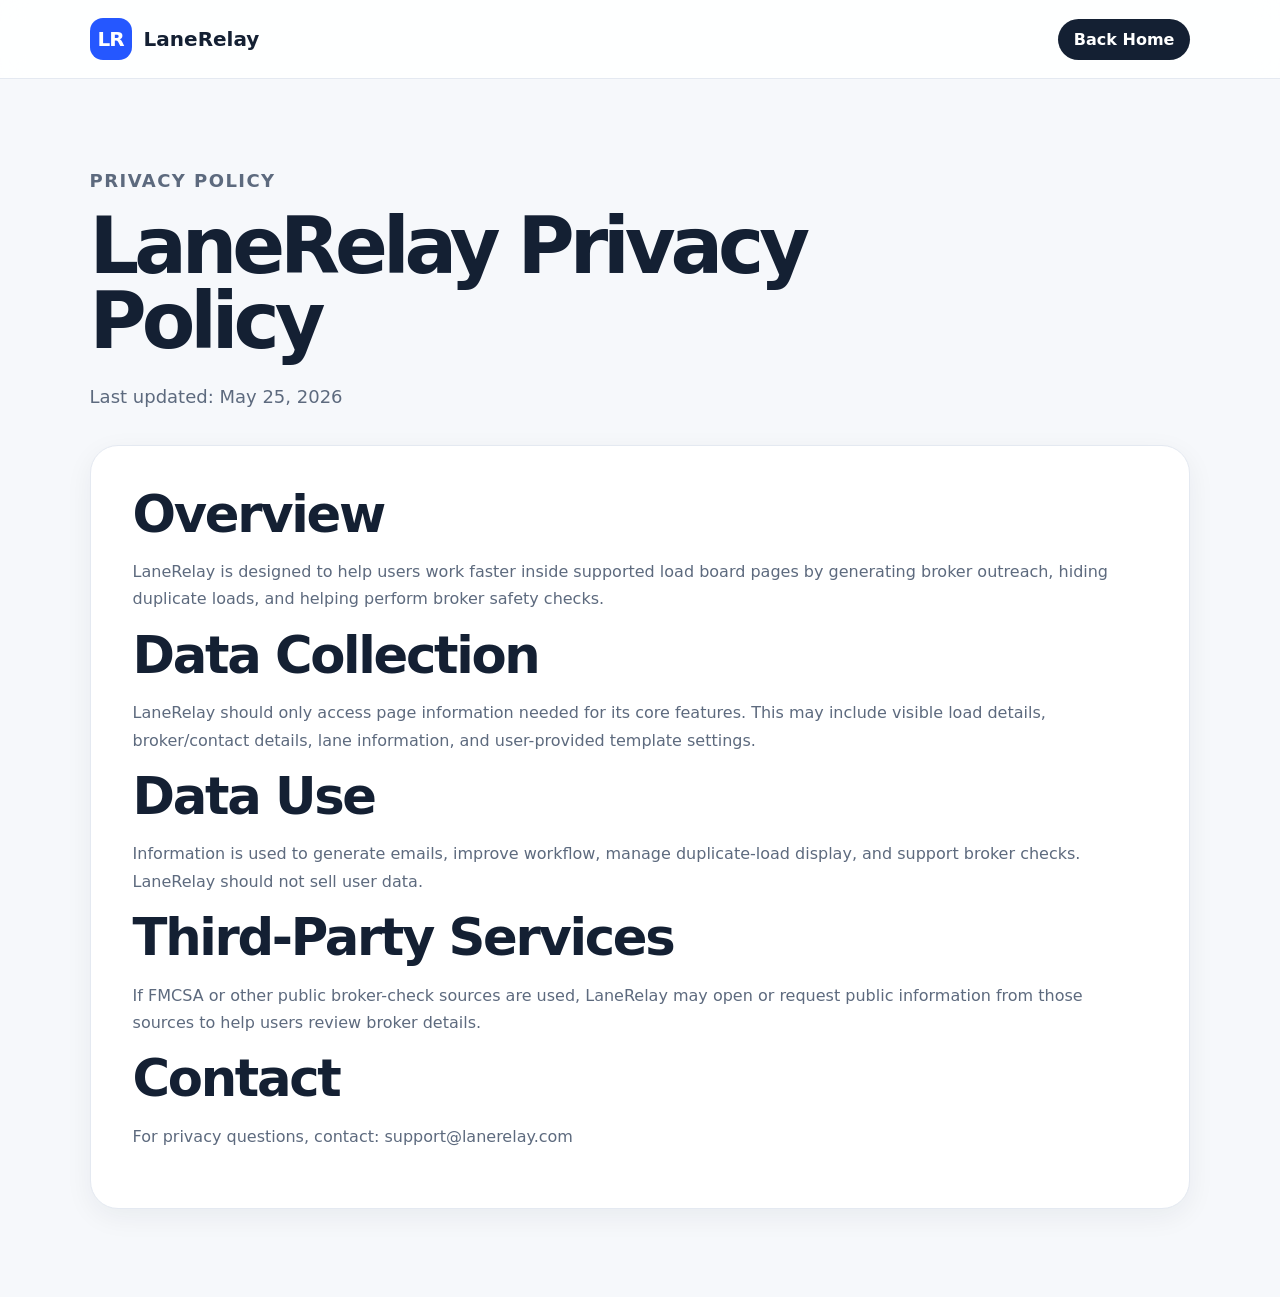
==== privacy.html @ 5d7938cb "Add files via upload" ====
<!doctype html>
<html lang="en">
<head>
  <meta charset="utf-8" />
  <meta name="viewport" content="width=device-width, initial-scale=1" />
  <title>Privacy Policy | LaneRelay</title>
  <link rel="stylesheet" href="styles.css" />
</head>
<body>
  <header class="site-header">
    <a class="brand" href="index.html"><span class="brand-mark">LR</span><span>LaneRelay</span></a>
    <nav><a class="nav-cta" href="index.html">Back Home</a></nav>
  </header>
  <main class="section">
    <div class="section-heading">
      <p class="eyebrow">Privacy Policy</p>
      <h1>LaneRelay Privacy Policy</h1>
      <p>Last updated: May 25, 2026</p>
    </div>
    <div class="privacy-box" style="display:block">
      <h2>Overview</h2>
      <p>LaneRelay is designed to help users work faster inside supported load board pages by generating broker outreach, hiding duplicate loads, and helping perform broker safety checks.</p>

      <h2>Data Collection</h2>
      <p>LaneRelay should only access page information needed for its core features. This may include visible load details, broker/contact details, lane information, and user-provided template settings.</p>

      <h2>Data Use</h2>
      <p>Information is used to generate emails, improve workflow, manage duplicate-load display, and support broker checks. LaneRelay should not sell user data.</p>

      <h2>Third-Party Services</h2>
      <p>If FMCSA or other public broker-check sources are used, LaneRelay may open or request public information from those sources to help users review broker details.</p>

      <h2>Contact</h2>
      <p>For privacy questions, contact: support@lanerelay.com</p>
    </div>
  </main>
</body>
</html>
---- styles.css ----
:root {
  --bg: #f6f8fb;
  --text: #142033;
  --muted: #5d6a7e;
  --card: #ffffff;
  --line: #e4e9f1;
  --primary: #2557ff;
  --primary-dark: #163cc3;
  --dark: #101828;
  --soft-blue: #eaf0ff;
  --radius: 22px;
  --shadow: 0 20px 60px rgba(20, 32, 51, 0.12);
}

* { box-sizing: border-box; }

html { scroll-behavior: smooth; }

body {
  margin: 0;
  font-family: Inter, ui-sans-serif, system-ui, -apple-system, BlinkMacSystemFont, "Segoe UI", sans-serif;
  color: var(--text);
  background: var(--bg);
}

a { color: inherit; text-decoration: none; }

.site-header {
  position: sticky;
  top: 0;
  z-index: 20;
  display: flex;
  align-items: center;
  justify-content: space-between;
  padding: 18px 7%;
  background: rgba(255,255,255,0.88);
  backdrop-filter: blur(12px);
  border-bottom: 1px solid var(--line);
}

.brand {
  display: flex;
  align-items: center;
  gap: 12px;
  font-weight: 800;
  font-size: 20px;
}

.brand-mark {
  display: grid;
  place-items: center;
  width: 42px;
  height: 42px;
  border-radius: 13px;
  background: var(--primary);
  color: #fff;
  font-weight: 900;
  letter-spacing: -1px;
}

nav {
  display: flex;
  align-items: center;
  gap: 24px;
  color: var(--muted);
  font-weight: 600;
}

.nav-cta {
  padding: 11px 16px;
  border-radius: 999px;
  color: #fff;
  background: var(--text);
}

.hero {
  display: grid;
  grid-template-columns: 1.05fr 0.95fr;
  gap: 56px;
  align-items: center;
  padding: 88px 7% 60px;
}

.eyebrow {
  margin: 0 0 14px;
  color: var(--primary);
  font-weight: 800;
  text-transform: uppercase;
  letter-spacing: 0.08em;
  font-size: 13px;
}

h1, h2, h3, p { margin-top: 0; }

h1 {
  max-width: 780px;
  font-size: clamp(44px, 7vw, 78px);
  line-height: 0.96;
  letter-spacing: -0.065em;
  margin-bottom: 24px;
}

h2 {
  font-size: clamp(34px, 4vw, 52px);
  line-height: 1.03;
  letter-spacing: -0.045em;
  margin-bottom: 18px;
}

h3 {
  font-size: 22px;
  letter-spacing: -0.025em;
  margin-bottom: 10px;
}

.subhead {
  max-width: 680px;
  color: var(--muted);
  font-size: 21px;
  line-height: 1.55;
  margin-bottom: 28px;
}

.hero-actions {
  display: flex;
  gap: 14px;
  flex-wrap: wrap;
  margin-bottom: 18px;
}

.button {
  display: inline-flex;
  justify-content: center;
  align-items: center;
  min-height: 50px;
  padding: 0 22px;
  border-radius: 999px;
  font-weight: 800;
  transition: 0.18s ease;
}

.button.primary {
  color: #fff;
  background: var(--primary);
  box-shadow: 0 12px 28px rgba(37,87,255,0.25);
}

.button.primary:hover { background: var(--primary-dark); transform: translateY(-1px); }

.button.secondary {
  color: var(--text);
  background: #fff;
  border: 1px solid var(--line);
}

.note {
  color: var(--muted);
  font-size: 14px;
}

.hero-card {
  background: #fff;
  border: 1px solid var(--line);
  border-radius: 30px;
  box-shadow: var(--shadow);
  padding: 22px;
  transform: rotate(1.2deg);
}

.browser-bar {
  display: flex;
  gap: 8px;
  padding: 4px 0 18px;
}

.browser-bar span {
  width: 12px;
  height: 12px;
  border-radius: 50%;
  background: #d5dce8;
}

.load-card {
  display: flex;
  justify-content: space-between;
  gap: 16px;
  padding: 20px;
  border-radius: 20px;
  background: var(--soft-blue);
  margin-bottom: 14px;
}

.load-card p { color: var(--muted); margin-bottom: 4px; }
.load-card h3 { margin-bottom: 6px; }

.load-card button {
  align-self: center;
  white-space: nowrap;
  border: 0;
  padding: 12px 15px;
  border-radius: 12px;
  color: #fff;
  background: var(--primary);
  font-weight: 800;
}

.small {
  font-size: 12px;
  font-weight: 800;
  text-transform: uppercase;
  letter-spacing: .08em;
}

.status-grid {
  display: grid;
  grid-template-columns: 1fr 1fr;
  gap: 12px;
  margin-bottom: 14px;
}

.status-grid div, .email-box {
  padding: 16px;
  border: 1px solid var(--line);
  border-radius: 18px;
  background: #fff;
}

.status-grid strong, .status-grid span { display: block; }
.status-grid span { color: var(--muted); font-size: 14px; margin-top: 4px; }

.email-box p {
  color: var(--muted);
  line-height: 1.45;
  margin-bottom: 8px;
}

.logos {
  margin: 0 7%;
  padding: 20px;
  text-align: center;
  color: var(--muted);
  border: 1px solid var(--line);
  background: #fff;
  border-radius: 18px;
}

.section {
  padding: 88px 7%;
}

.section-heading {
  max-width: 820px;
  margin-bottom: 34px;
}

.section-heading p {
  color: var(--muted);
  font-size: 18px;
  line-height: 1.55;
}

.feature-grid {
  display: grid;
  grid-template-columns: repeat(3, 1fr);
  gap: 18px;
}

.feature-card {
  padding: 28px;
  background: var(--card);
  border: 1px solid var(--line);
  border-radius: var(--radius);
  box-shadow: 0 8px 28px rgba(20,32,51,0.06);
}

.feature-card.highlight {
  border-color: rgba(37,87,255,0.35);
  background: linear-gradient(180deg, #ffffff, #eef3ff);
}

.feature-card p {
  color: var(--muted);
  line-height: 1.6;
  margin-bottom: 0;
}

.icon {
  width: 46px;
  height: 46px;
  display: grid;
  place-items: center;
  border-radius: 14px;
  background: var(--soft-blue);
  margin-bottom: 18px;
  font-size: 22px;
}

.split {
  margin: 0 7%;
  padding: 56px;
  display: grid;
  grid-template-columns: 0.9fr 1.1fr;
  gap: 40px;
  border-radius: 32px;
  background: var(--dark);
  color: #fff;
}

.split p { color: rgba(255,255,255,0.72); line-height: 1.65; }

.steps {
  display: grid;
  gap: 14px;
}

.steps div {
  display: flex;
  gap: 16px;
  align-items: flex-start;
  padding: 18px;
  border: 1px solid rgba(255,255,255,0.12);
  border-radius: 18px;
  background: rgba(255,255,255,0.06);
}

.steps span {
  flex: 0 0 auto;
  display: grid;
  place-items: center;
  width: 34px;
  height: 34px;
  border-radius: 50%;
  background: #fff;
  color: var(--dark);
  font-weight: 900;
}

.steps p { margin: 4px 0 0; }

.dark {
  color: #fff;
  background: var(--dark);
  margin-top: 88px;
}

.dark .section-heading p { color: rgba(255,255,255,0.72); }
.dark .eyebrow { color: #8ea6ff; }

.privacy-box {
  display: grid;
  grid-template-columns: 0.8fr 1.2fr;
  gap: 34px;
  padding: 42px;
  border-radius: 28px;
  background: #fff;
  border: 1px solid var(--line);
  box-shadow: 0 8px 28px rgba(20,32,51,0.06);
}

.privacy-box p {
  color: var(--muted);
  line-height: 1.7;
}

.cta {
  margin: 0 7% 84px;
  padding: 68px 30px;
  text-align: center;
  border-radius: 34px;
  color: #fff;
  background: radial-gradient(circle at top left, #4771ff, #142033 64%);
}

.cta h2 {
  margin-left: auto;
  margin-right: auto;
  max-width: 700px;
}

.cta p {
  color: rgba(255,255,255,0.78);
  font-size: 18px;
}

footer {
  display: flex;
  justify-content: space-between;
  gap: 30px;
  padding: 34px 7%;
  color: var(--muted);
  border-top: 1px solid var(--line);
  background: #fff;
}

footer p { margin-bottom: 0; }

.footer-links {
  display: flex;
  gap: 20px;
  font-weight: 700;
}

@media (max-width: 950px) {
  nav a:not(.nav-cta) { display: none; }
  .hero, .split, .privacy-box {
    grid-template-columns: 1fr;
  }
  .feature-grid {
    grid-template-columns: 1fr 1fr;
  }
  .hero-card {
    transform: none;
  }
}

@media (max-width: 640px) {
  .site-header {
    padding: 14px 5%;
  }
  .brand {
    font-size: 18px;
  }
  .hero {
    padding: 58px 5% 40px;
  }
  .section {
    padding: 64px 5%;
  }
  .feature-grid {
    grid-template-columns: 1fr;
  }
  .split, .privacy-box {
    margin-left: 5%;
    margin-right: 5%;
    padding: 28px;
  }
  .status-grid, .load-card {
    grid-template-columns: 1fr;
  }
  .load-card {
    flex-direction: column;
  }
  .load-card button {
    align-self: stretch;
  }
  footer {
    flex-direction: column;
    padding: 28px 5%;
  }
  .footer-links {
    flex-wrap: wrap;
  }
}
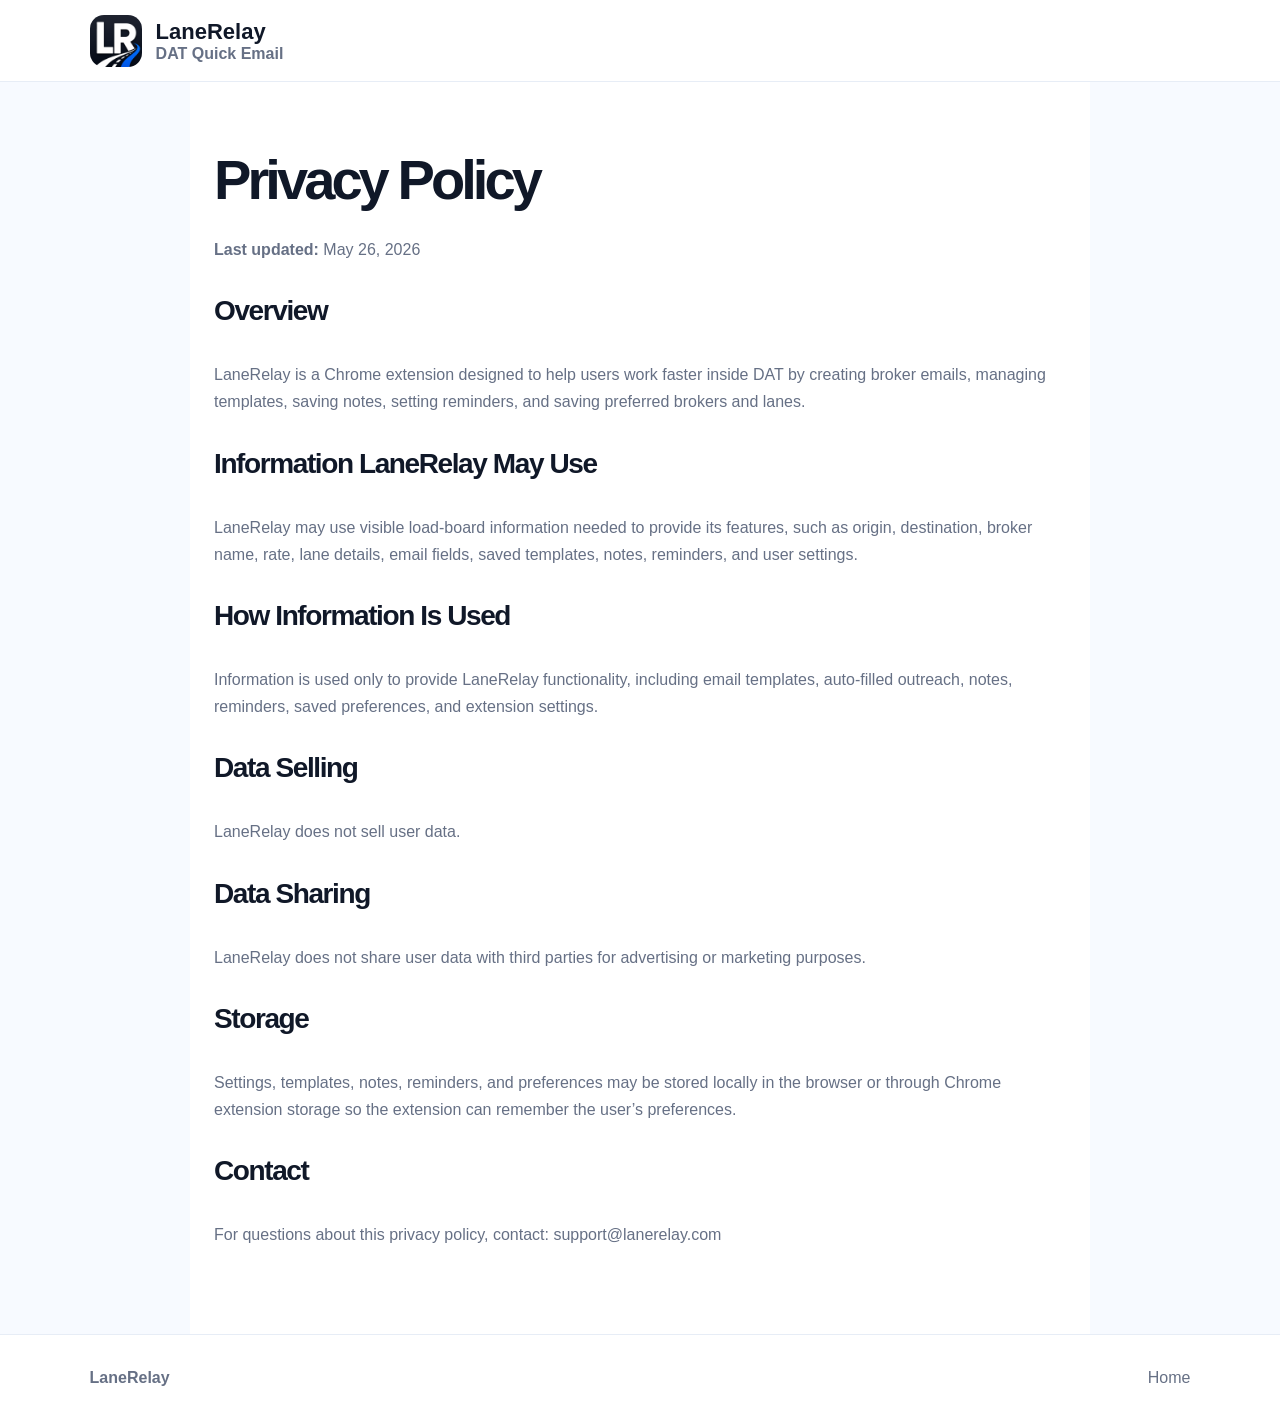
==== commit 73c9d64a: "Add files via upload" ====
--- a/privacy.html
+++ b/privacy.html
@@ -1,38 +1 @@
-<!doctype html>
-<html lang="en">
-<head>
-  <meta charset="utf-8" />
-  <meta name="viewport" content="width=device-width, initial-scale=1" />
-  <title>Privacy Policy | LaneRelay</title>
-  <link rel="stylesheet" href="styles.css" />
-</head>
-<body>
-  <header class="site-header">
-    <a class="brand" href="index.html"><span class="brand-mark">LR</span><span>LaneRelay</span></a>
-    <nav><a class="nav-cta" href="index.html">Back Home</a></nav>
-  </header>
-  <main class="section">
-    <div class="section-heading">
-      <p class="eyebrow">Privacy Policy</p>
-      <h1>LaneRelay Privacy Policy</h1>
-      <p>Last updated: May 25, 2026</p>
-    </div>
-    <div class="privacy-box" style="display:block">
-      <h2>Overview</h2>
-      <p>LaneRelay is designed to help users work faster inside supported load board pages by generating broker outreach, hiding duplicate loads, and helping perform broker safety checks.</p>
-
-      <h2>Data Collection</h2>
-      <p>LaneRelay should only access page information needed for its core features. This may include visible load details, broker/contact details, lane information, and user-provided template settings.</p>
-
-      <h2>Data Use</h2>
-      <p>Information is used to generate emails, improve workflow, manage duplicate-load display, and support broker checks. LaneRelay should not sell user data.</p>
-
-      <h2>Third-Party Services</h2>
-      <p>If FMCSA or other public broker-check sources are used, LaneRelay may open or request public information from those sources to help users review broker details.</p>
-
-      <h2>Contact</h2>
-      <p>For privacy questions, contact: support@lanerelay.com</p>
-    </div>
-  </main>
-</body>
-</html>
+<!doctype html><html lang="en"><head><meta charset="utf-8"><meta name="viewport" content="width=device-width, initial-scale=1"><title>Privacy Policy | LaneRelay</title><link rel="icon" href="logo.png"><link rel="stylesheet" href="styles.css"></head><body><header class="header"><a class="brand" href="index.html"><img src="logo.png" alt="LaneRelay logo"><div><strong>LaneRelay</strong><span>DAT Quick Email</span></div></a></header><main class="privacy"><h1>Privacy Policy</h1><p><b>Last updated:</b> May 26, 2026</p><h2>Overview</h2><p>LaneRelay is a Chrome extension designed to help users work faster inside DAT by creating broker emails, managing templates, saving notes, setting reminders, and saving preferred brokers and lanes.</p><h2>Information LaneRelay May Use</h2><p>LaneRelay may use visible load-board information needed to provide its features, such as origin, destination, broker name, rate, lane details, email fields, saved templates, notes, reminders, and user settings.</p><h2>How Information Is Used</h2><p>Information is used only to provide LaneRelay functionality, including email templates, auto-filled outreach, notes, reminders, saved preferences, and extension settings.</p><h2>Data Selling</h2><p>LaneRelay does not sell user data.</p><h2>Data Sharing</h2><p>LaneRelay does not share user data with third parties for advertising or marketing purposes.</p><h2>Storage</h2><p>Settings, templates, notes, reminders, and preferences may be stored locally in the browser or through Chrome extension storage so the extension can remember the user’s preferences.</p><h2>Contact</h2><p>For questions about this privacy policy, contact: support@lanerelay.com</p></main><footer><b>LaneRelay</b><a href="index.html">Home</a></footer></body></html>
--- a/styles.css
+++ b/styles.css
@@ -1,453 +1 @@
-:root {
-  --bg: #f6f8fb;
-  --text: #142033;
-  --muted: #5d6a7e;
-  --card: #ffffff;
-  --line: #e4e9f1;
-  --primary: #2557ff;
-  --primary-dark: #163cc3;
-  --dark: #101828;
-  --soft-blue: #eaf0ff;
-  --radius: 22px;
-  --shadow: 0 20px 60px rgba(20, 32, 51, 0.12);
-}
-
-* { box-sizing: border-box; }
-
-html { scroll-behavior: smooth; }
-
-body {
-  margin: 0;
-  font-family: Inter, ui-sans-serif, system-ui, -apple-system, BlinkMacSystemFont, "Segoe UI", sans-serif;
-  color: var(--text);
-  background: var(--bg);
-}
-
-a { color: inherit; text-decoration: none; }
-
-.site-header {
-  position: sticky;
-  top: 0;
-  z-index: 20;
-  display: flex;
-  align-items: center;
-  justify-content: space-between;
-  padding: 18px 7%;
-  background: rgba(255,255,255,0.88);
-  backdrop-filter: blur(12px);
-  border-bottom: 1px solid var(--line);
-}
-
-.brand {
-  display: flex;
-  align-items: center;
-  gap: 12px;
-  font-weight: 800;
-  font-size: 20px;
-}
-
-.brand-mark {
-  display: grid;
-  place-items: center;
-  width: 42px;
-  height: 42px;
-  border-radius: 13px;
-  background: var(--primary);
-  color: #fff;
-  font-weight: 900;
-  letter-spacing: -1px;
-}
-
-nav {
-  display: flex;
-  align-items: center;
-  gap: 24px;
-  color: var(--muted);
-  font-weight: 600;
-}
-
-.nav-cta {
-  padding: 11px 16px;
-  border-radius: 999px;
-  color: #fff;
-  background: var(--text);
-}
-
-.hero {
-  display: grid;
-  grid-template-columns: 1.05fr 0.95fr;
-  gap: 56px;
-  align-items: center;
-  padding: 88px 7% 60px;
-}
-
-.eyebrow {
-  margin: 0 0 14px;
-  color: var(--primary);
-  font-weight: 800;
-  text-transform: uppercase;
-  letter-spacing: 0.08em;
-  font-size: 13px;
-}
-
-h1, h2, h3, p { margin-top: 0; }
-
-h1 {
-  max-width: 780px;
-  font-size: clamp(44px, 7vw, 78px);
-  line-height: 0.96;
-  letter-spacing: -0.065em;
-  margin-bottom: 24px;
-}
-
-h2 {
-  font-size: clamp(34px, 4vw, 52px);
-  line-height: 1.03;
-  letter-spacing: -0.045em;
-  margin-bottom: 18px;
-}
-
-h3 {
-  font-size: 22px;
-  letter-spacing: -0.025em;
-  margin-bottom: 10px;
-}
-
-.subhead {
-  max-width: 680px;
-  color: var(--muted);
-  font-size: 21px;
-  line-height: 1.55;
-  margin-bottom: 28px;
-}
-
-.hero-actions {
-  display: flex;
-  gap: 14px;
-  flex-wrap: wrap;
-  margin-bottom: 18px;
-}
-
-.button {
-  display: inline-flex;
-  justify-content: center;
-  align-items: center;
-  min-height: 50px;
-  padding: 0 22px;
-  border-radius: 999px;
-  font-weight: 800;
-  transition: 0.18s ease;
-}
-
-.button.primary {
-  color: #fff;
-  background: var(--primary);
-  box-shadow: 0 12px 28px rgba(37,87,255,0.25);
-}
-
-.button.primary:hover { background: var(--primary-dark); transform: translateY(-1px); }
-
-.button.secondary {
-  color: var(--text);
-  background: #fff;
-  border: 1px solid var(--line);
-}
-
-.note {
-  color: var(--muted);
-  font-size: 14px;
-}
-
-.hero-card {
-  background: #fff;
-  border: 1px solid var(--line);
-  border-radius: 30px;
-  box-shadow: var(--shadow);
-  padding: 22px;
-  transform: rotate(1.2deg);
-}
-
-.browser-bar {
-  display: flex;
-  gap: 8px;
-  padding: 4px 0 18px;
-}
-
-.browser-bar span {
-  width: 12px;
-  height: 12px;
-  border-radius: 50%;
-  background: #d5dce8;
-}
-
-.load-card {
-  display: flex;
-  justify-content: space-between;
-  gap: 16px;
-  padding: 20px;
-  border-radius: 20px;
-  background: var(--soft-blue);
-  margin-bottom: 14px;
-}
-
-.load-card p { color: var(--muted); margin-bottom: 4px; }
-.load-card h3 { margin-bottom: 6px; }
-
-.load-card button {
-  align-self: center;
-  white-space: nowrap;
-  border: 0;
-  padding: 12px 15px;
-  border-radius: 12px;
-  color: #fff;
-  background: var(--primary);
-  font-weight: 800;
-}
-
-.small {
-  font-size: 12px;
-  font-weight: 800;
-  text-transform: uppercase;
-  letter-spacing: .08em;
-}
-
-.status-grid {
-  display: grid;
-  grid-template-columns: 1fr 1fr;
-  gap: 12px;
-  margin-bottom: 14px;
-}
-
-.status-grid div, .email-box {
-  padding: 16px;
-  border: 1px solid var(--line);
-  border-radius: 18px;
-  background: #fff;
-}
-
-.status-grid strong, .status-grid span { display: block; }
-.status-grid span { color: var(--muted); font-size: 14px; margin-top: 4px; }
-
-.email-box p {
-  color: var(--muted);
-  line-height: 1.45;
-  margin-bottom: 8px;
-}
-
-.logos {
-  margin: 0 7%;
-  padding: 20px;
-  text-align: center;
-  color: var(--muted);
-  border: 1px solid var(--line);
-  background: #fff;
-  border-radius: 18px;
-}
-
-.section {
-  padding: 88px 7%;
-}
-
-.section-heading {
-  max-width: 820px;
-  margin-bottom: 34px;
-}
-
-.section-heading p {
-  color: var(--muted);
-  font-size: 18px;
-  line-height: 1.55;
-}
-
-.feature-grid {
-  display: grid;
-  grid-template-columns: repeat(3, 1fr);
-  gap: 18px;
-}
-
-.feature-card {
-  padding: 28px;
-  background: var(--card);
-  border: 1px solid var(--line);
-  border-radius: var(--radius);
-  box-shadow: 0 8px 28px rgba(20,32,51,0.06);
-}
-
-.feature-card.highlight {
-  border-color: rgba(37,87,255,0.35);
-  background: linear-gradient(180deg, #ffffff, #eef3ff);
-}
-
-.feature-card p {
-  color: var(--muted);
-  line-height: 1.6;
-  margin-bottom: 0;
-}
-
-.icon {
-  width: 46px;
-  height: 46px;
-  display: grid;
-  place-items: center;
-  border-radius: 14px;
-  background: var(--soft-blue);
-  margin-bottom: 18px;
-  font-size: 22px;
-}
-
-.split {
-  margin: 0 7%;
-  padding: 56px;
-  display: grid;
-  grid-template-columns: 0.9fr 1.1fr;
-  gap: 40px;
-  border-radius: 32px;
-  background: var(--dark);
-  color: #fff;
-}
-
-.split p { color: rgba(255,255,255,0.72); line-height: 1.65; }
-
-.steps {
-  display: grid;
-  gap: 14px;
-}
-
-.steps div {
-  display: flex;
-  gap: 16px;
-  align-items: flex-start;
-  padding: 18px;
-  border: 1px solid rgba(255,255,255,0.12);
-  border-radius: 18px;
-  background: rgba(255,255,255,0.06);
-}
-
-.steps span {
-  flex: 0 0 auto;
-  display: grid;
-  place-items: center;
-  width: 34px;
-  height: 34px;
-  border-radius: 50%;
-  background: #fff;
-  color: var(--dark);
-  font-weight: 900;
-}
-
-.steps p { margin: 4px 0 0; }
-
-.dark {
-  color: #fff;
-  background: var(--dark);
-  margin-top: 88px;
-}
-
-.dark .section-heading p { color: rgba(255,255,255,0.72); }
-.dark .eyebrow { color: #8ea6ff; }
-
-.privacy-box {
-  display: grid;
-  grid-template-columns: 0.8fr 1.2fr;
-  gap: 34px;
-  padding: 42px;
-  border-radius: 28px;
-  background: #fff;
-  border: 1px solid var(--line);
-  box-shadow: 0 8px 28px rgba(20,32,51,0.06);
-}
-
-.privacy-box p {
-  color: var(--muted);
-  line-height: 1.7;
-}
-
-.cta {
-  margin: 0 7% 84px;
-  padding: 68px 30px;
-  text-align: center;
-  border-radius: 34px;
-  color: #fff;
-  background: radial-gradient(circle at top left, #4771ff, #142033 64%);
-}
-
-.cta h2 {
-  margin-left: auto;
-  margin-right: auto;
-  max-width: 700px;
-}
-
-.cta p {
-  color: rgba(255,255,255,0.78);
-  font-size: 18px;
-}
-
-footer {
-  display: flex;
-  justify-content: space-between;
-  gap: 30px;
-  padding: 34px 7%;
-  color: var(--muted);
-  border-top: 1px solid var(--line);
-  background: #fff;
-}
-
-footer p { margin-bottom: 0; }
-
-.footer-links {
-  display: flex;
-  gap: 20px;
-  font-weight: 700;
-}
-
-@media (max-width: 950px) {
-  nav a:not(.nav-cta) { display: none; }
-  .hero, .split, .privacy-box {
-    grid-template-columns: 1fr;
-  }
-  .feature-grid {
-    grid-template-columns: 1fr 1fr;
-  }
-  .hero-card {
-    transform: none;
-  }
-}
-
-@media (max-width: 640px) {
-  .site-header {
-    padding: 14px 5%;
-  }
-  .brand {
-    font-size: 18px;
-  }
-  .hero {
-    padding: 58px 5% 40px;
-  }
-  .section {
-    padding: 64px 5%;
-  }
-  .feature-grid {
-    grid-template-columns: 1fr;
-  }
-  .split, .privacy-box {
-    margin-left: 5%;
-    margin-right: 5%;
-    padding: 28px;
-  }
-  .status-grid, .load-card {
-    grid-template-columns: 1fr;
-  }
-  .load-card {
-    flex-direction: column;
-  }
-  .load-card button {
-    align-self: stretch;
-  }
-  footer {
-    flex-direction: column;
-    padding: 28px 5%;
-  }
-  .footer-links {
-    flex-wrap: wrap;
-  }
-}
+:root{--blue:#0759ff;--dark:#071126;--text:#101828;--muted:#667085;--line:#e7edf6;--bg:#f7faff;--card:#fff}*{box-sizing:border-box}body{margin:0;font-family:Inter,Arial,sans-serif;color:var(--text);background:var(--bg)}a{text-decoration:none;color:inherit}.header{height:82px;padding:0 7%;display:flex;justify-content:space-between;align-items:center;background:#fffffff2;border-bottom:1px solid var(--line);position:sticky;top:0;z-index:9}.brand{display:flex;align-items:center;gap:14px}.brand img{width:52px;height:52px;border-radius:14px}.brand strong{display:block;font-size:22px;font-weight:900}.brand span{color:var(--muted);font-weight:600}nav{display:flex;gap:24px;align-items:center;color:var(--muted);font-weight:700}.btn{display:inline-flex;align-items:center;justify-content:center;min-height:52px;padding:0 26px;border-radius:14px;color:#fff;background:var(--blue);font-weight:900;box-shadow:0 12px 28px #0759ff38}.btn.small{min-height:42px;padding:0 18px}.btn.ghost{background:#fff;color:var(--text);border:1px solid var(--line);box-shadow:none}.hero{display:grid;grid-template-columns:.82fr 1.18fr;gap:52px;padding:82px 7%;align-items:center}.badge{display:inline-flex;gap:10px;align-items:center;padding:10px 14px;background:white;border:1px solid var(--line);border-radius:14px;margin-bottom:22px;color:var(--muted)}.badge b{color:var(--blue)}h1{font-size:clamp(50px,7vw,92px);line-height:.9;letter-spacing:-.07em;margin:0 0 28px}h1 span{color:var(--blue)}.sub{font-size:22px;line-height:1.5;color:var(--muted);max-width:620px;margin-bottom:30px}.actions{display:flex;gap:14px;flex-wrap:wrap}.mockup{position:relative;min-height:560px;background:#fff;border:1px solid var(--line);border-radius:28px;box-shadow:0 25px 70px #1018281f;overflow:hidden}.datbar{height:58px;background:var(--blue);color:white;font-size:26px;font-weight:900;padding:14px 24px}.rows{padding:22px}.r{display:grid;grid-template-columns:70px 120px 1fr 1fr;gap:20px;padding:18px 0;border-bottom:1px solid var(--line)}.r.h{color:var(--muted);font-size:14px;font-weight:800;text-transform:uppercase}.panel{position:absolute;right:28px;top:115px;width:330px;background:white;border:1px solid var(--line);border-radius:22px;box-shadow:0 20px 60px #10182833;padding:20px}.ph{display:flex;align-items:center;gap:12px;margin-bottom:18px}.ph img{width:46px;height:46px;border-radius:12px}.ph b,.ph span{display:block}.ph span{color:var(--muted);font-size:13px}.panel button{width:100%;border:0;border-radius:12px;background:var(--blue);color:#fff;height:48px;font-weight:900;font-size:16px}.panel small{display:block;color:var(--muted);margin-top:10px;font-weight:800}.tabs{display:flex;justify-content:space-between;border-top:1px solid var(--line);padding-top:14px;color:var(--muted);font-size:13px;font-weight:800}.ready{margin-top:18px;padding:14px;text-align:center;background:#eaffef;color:#078a2f;border-radius:12px;font-weight:900}.features{padding:80px 7%;background:white}.eyebrow{color:var(--blue);text-transform:uppercase;font-weight:900;letter-spacing:.08em}h2{font-size:clamp(36px,4vw,58px);line-height:1;letter-spacing:-.05em;margin:0 0 36px}.grid{display:grid;grid-template-columns:repeat(3,1fr);gap:18px}article{background:var(--bg);border:1px solid var(--line);border-radius:24px;padding:28px}article i{width:52px;height:52px;border-radius:16px;display:grid;place-items:center;background:var(--blue);color:white;font-size:24px;margin-bottom:20px;font-style:normal}article h3{font-size:23px;margin:0 0 10px}article p{color:var(--muted);line-height:1.6;margin:0}.cta{margin:80px 7%;text-align:center;padding:70px 30px;border-radius:32px;background:linear-gradient(135deg,var(--dark),var(--blue));color:white}.cta img{width:90px;height:90px;border-radius:24px}.cta p{color:#ffffffc7;font-size:20px}footer{padding:34px 7%;display:flex;justify-content:space-between;border-top:1px solid var(--line);background:white;color:var(--muted)}.privacy{max-width:900px;margin:0 auto;padding:70px 24px;background:white}.privacy h1{font-size:56px;line-height:1}.privacy h2{font-size:28px;margin-top:34px}.privacy p{color:var(--muted);line-height:1.7}@media(max-width:900px){nav a:not(.btn){display:none}.hero{grid-template-columns:1fr}.grid{grid-template-columns:1fr 1fr}.mockup{min-height:640px}}@media(max-width:620px){.header,.hero,.features,footer{padding-left:5%;padding-right:5%}.grid{grid-template-columns:1fr}.r{grid-template-columns:50px 90px 1fr;font-size:13px}.r span:last-child{display:none}.panel{position:relative;top:auto;right:auto;width:auto;margin:20px}.mockup{min-height:auto}footer{flex-direction:column;gap:10px}}
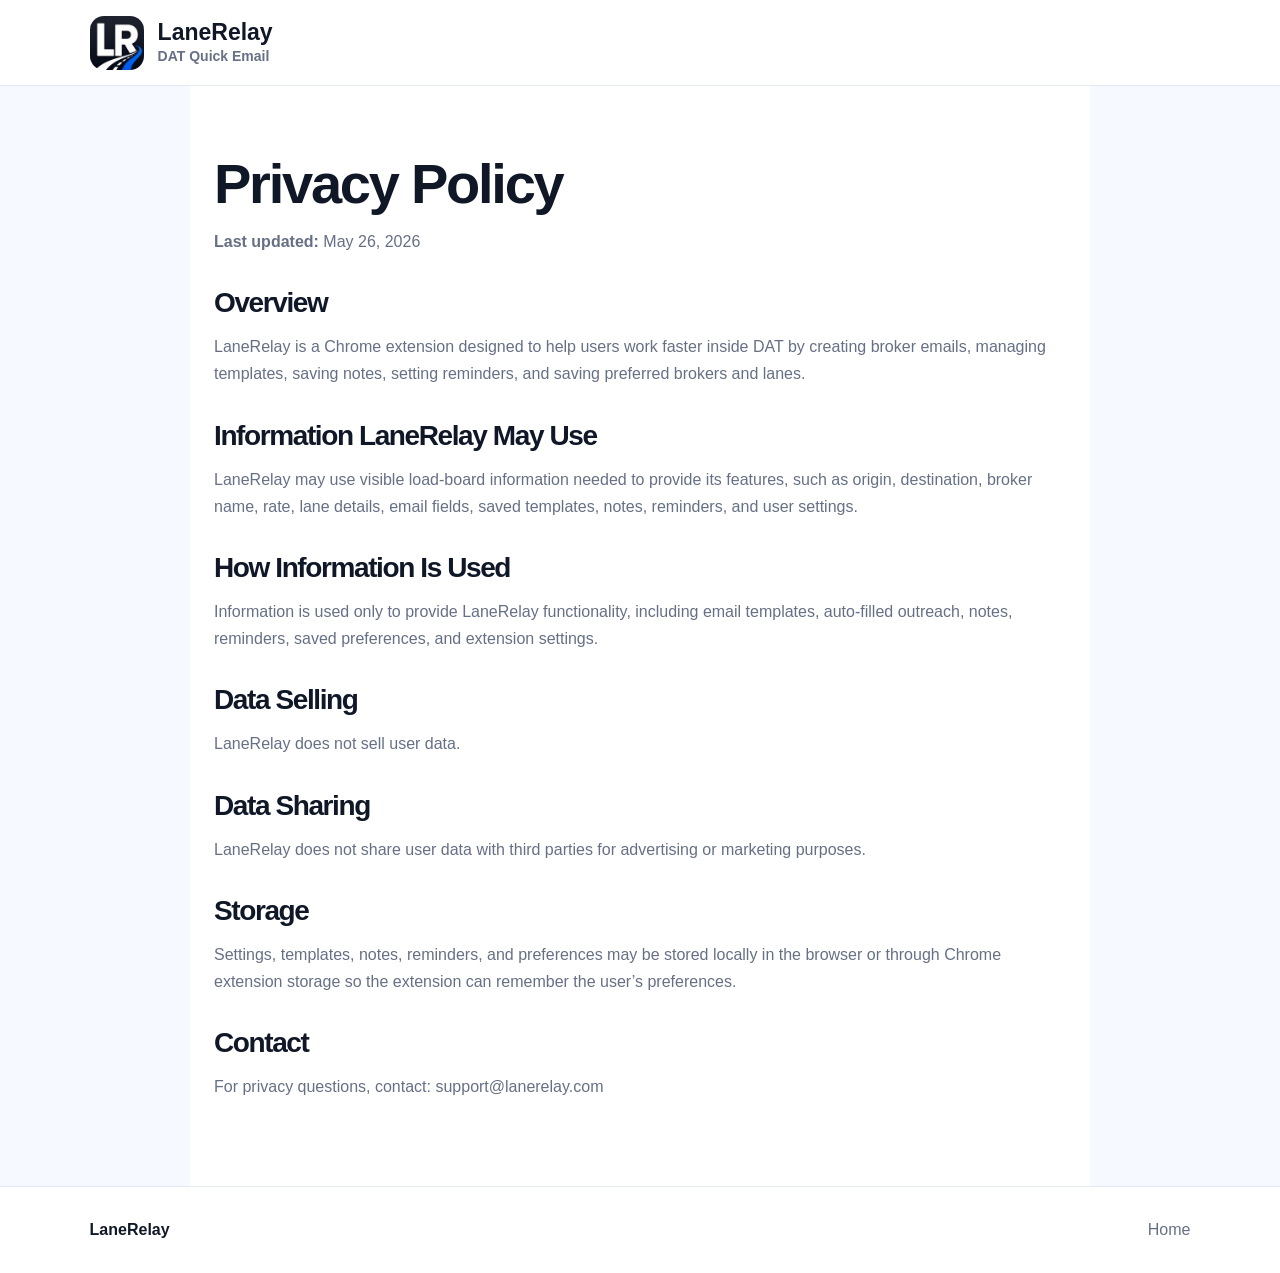
==== commit 46d5a449: "Add files via upload" ====
--- a/privacy.html
+++ b/privacy.html
@@ -1 +1,52 @@
-<!doctype html><html lang="en"><head><meta charset="utf-8"><meta name="viewport" content="width=device-width, initial-scale=1"><title>Privacy Policy | LaneRelay</title><link rel="icon" href="logo.png"><link rel="stylesheet" href="styles.css"></head><body><header class="header"><a class="brand" href="index.html"><img src="logo.png" alt="LaneRelay logo"><div><strong>LaneRelay</strong><span>DAT Quick Email</span></div></a></header><main class="privacy"><h1>Privacy Policy</h1><p><b>Last updated:</b> May 26, 2026</p><h2>Overview</h2><p>LaneRelay is a Chrome extension designed to help users work faster inside DAT by creating broker emails, managing templates, saving notes, setting reminders, and saving preferred brokers and lanes.</p><h2>Information LaneRelay May Use</h2><p>LaneRelay may use visible load-board information needed to provide its features, such as origin, destination, broker name, rate, lane details, email fields, saved templates, notes, reminders, and user settings.</p><h2>How Information Is Used</h2><p>Information is used only to provide LaneRelay functionality, including email templates, auto-filled outreach, notes, reminders, saved preferences, and extension settings.</p><h2>Data Selling</h2><p>LaneRelay does not sell user data.</p><h2>Data Sharing</h2><p>LaneRelay does not share user data with third parties for advertising or marketing purposes.</p><h2>Storage</h2><p>Settings, templates, notes, reminders, and preferences may be stored locally in the browser or through Chrome extension storage so the extension can remember the user’s preferences.</p><h2>Contact</h2><p>For questions about this privacy policy, contact: support@lanerelay.com</p></main><footer><b>LaneRelay</b><a href="index.html">Home</a></footer></body></html>+<!doctype html>
+<html lang="en">
+<head>
+  <meta charset="utf-8">
+  <meta name="viewport" content="width=device-width, initial-scale=1">
+  <title>Privacy Policy | LaneRelay</title>
+  <link rel="icon" href="./logo.png">
+  <link rel="stylesheet" href="./styles.css">
+</head>
+<body>
+  <header class="topbar">
+    <a class="brand" href="./index.html">
+      <img src="./logo.png" alt="LaneRelay logo">
+      <div>
+        <div class="brand-name">LaneRelay</div>
+        <div class="brand-sub">DAT Quick Email</div>
+      </div>
+    </a>
+  </header>
+
+  <main class="privacy">
+    <h1>Privacy Policy</h1>
+    <p><strong>Last updated:</strong> May 26, 2026</p>
+
+    <h2>Overview</h2>
+    <p>LaneRelay is a Chrome extension designed to help users work faster inside DAT by creating broker emails, managing templates, saving notes, setting reminders, and saving preferred brokers and lanes.</p>
+
+    <h2>Information LaneRelay May Use</h2>
+    <p>LaneRelay may use visible load-board information needed to provide its features, such as origin, destination, broker name, rate, lane details, email fields, saved templates, notes, reminders, and user settings.</p>
+
+    <h2>How Information Is Used</h2>
+    <p>Information is used only to provide LaneRelay functionality, including email templates, auto-filled outreach, notes, reminders, saved preferences, and extension settings.</p>
+
+    <h2>Data Selling</h2>
+    <p>LaneRelay does not sell user data.</p>
+
+    <h2>Data Sharing</h2>
+    <p>LaneRelay does not share user data with third parties for advertising or marketing purposes.</p>
+
+    <h2>Storage</h2>
+    <p>Settings, templates, notes, reminders, and preferences may be stored locally in the browser or through Chrome extension storage so the extension can remember the user’s preferences.</p>
+
+    <h2>Contact</h2>
+    <p>For privacy questions, contact: support@lanerelay.com</p>
+  </main>
+
+  <footer>
+    <strong>LaneRelay</strong>
+    <a href="./index.html">Home</a>
+  </footer>
+</body>
+</html>
--- a/styles.css
+++ b/styles.css
@@ -1 +1,435 @@
-:root{--blue:#0759ff;--dark:#071126;--text:#101828;--muted:#667085;--line:#e7edf6;--bg:#f7faff;--card:#fff}*{box-sizing:border-box}body{margin:0;font-family:Inter,Arial,sans-serif;color:var(--text);background:var(--bg)}a{text-decoration:none;color:inherit}.header{height:82px;padding:0 7%;display:flex;justify-content:space-between;align-items:center;background:#fffffff2;border-bottom:1px solid var(--line);position:sticky;top:0;z-index:9}.brand{display:flex;align-items:center;gap:14px}.brand img{width:52px;height:52px;border-radius:14px}.brand strong{display:block;font-size:22px;font-weight:900}.brand span{color:var(--muted);font-weight:600}nav{display:flex;gap:24px;align-items:center;color:var(--muted);font-weight:700}.btn{display:inline-flex;align-items:center;justify-content:center;min-height:52px;padding:0 26px;border-radius:14px;color:#fff;background:var(--blue);font-weight:900;box-shadow:0 12px 28px #0759ff38}.btn.small{min-height:42px;padding:0 18px}.btn.ghost{background:#fff;color:var(--text);border:1px solid var(--line);box-shadow:none}.hero{display:grid;grid-template-columns:.82fr 1.18fr;gap:52px;padding:82px 7%;align-items:center}.badge{display:inline-flex;gap:10px;align-items:center;padding:10px 14px;background:white;border:1px solid var(--line);border-radius:14px;margin-bottom:22px;color:var(--muted)}.badge b{color:var(--blue)}h1{font-size:clamp(50px,7vw,92px);line-height:.9;letter-spacing:-.07em;margin:0 0 28px}h1 span{color:var(--blue)}.sub{font-size:22px;line-height:1.5;color:var(--muted);max-width:620px;margin-bottom:30px}.actions{display:flex;gap:14px;flex-wrap:wrap}.mockup{position:relative;min-height:560px;background:#fff;border:1px solid var(--line);border-radius:28px;box-shadow:0 25px 70px #1018281f;overflow:hidden}.datbar{height:58px;background:var(--blue);color:white;font-size:26px;font-weight:900;padding:14px 24px}.rows{padding:22px}.r{display:grid;grid-template-columns:70px 120px 1fr 1fr;gap:20px;padding:18px 0;border-bottom:1px solid var(--line)}.r.h{color:var(--muted);font-size:14px;font-weight:800;text-transform:uppercase}.panel{position:absolute;right:28px;top:115px;width:330px;background:white;border:1px solid var(--line);border-radius:22px;box-shadow:0 20px 60px #10182833;padding:20px}.ph{display:flex;align-items:center;gap:12px;margin-bottom:18px}.ph img{width:46px;height:46px;border-radius:12px}.ph b,.ph span{display:block}.ph span{color:var(--muted);font-size:13px}.panel button{width:100%;border:0;border-radius:12px;background:var(--blue);color:#fff;height:48px;font-weight:900;font-size:16px}.panel small{display:block;color:var(--muted);margin-top:10px;font-weight:800}.tabs{display:flex;justify-content:space-between;border-top:1px solid var(--line);padding-top:14px;color:var(--muted);font-size:13px;font-weight:800}.ready{margin-top:18px;padding:14px;text-align:center;background:#eaffef;color:#078a2f;border-radius:12px;font-weight:900}.features{padding:80px 7%;background:white}.eyebrow{color:var(--blue);text-transform:uppercase;font-weight:900;letter-spacing:.08em}h2{font-size:clamp(36px,4vw,58px);line-height:1;letter-spacing:-.05em;margin:0 0 36px}.grid{display:grid;grid-template-columns:repeat(3,1fr);gap:18px}article{background:var(--bg);border:1px solid var(--line);border-radius:24px;padding:28px}article i{width:52px;height:52px;border-radius:16px;display:grid;place-items:center;background:var(--blue);color:white;font-size:24px;margin-bottom:20px;font-style:normal}article h3{font-size:23px;margin:0 0 10px}article p{color:var(--muted);line-height:1.6;margin:0}.cta{margin:80px 7%;text-align:center;padding:70px 30px;border-radius:32px;background:linear-gradient(135deg,var(--dark),var(--blue));color:white}.cta img{width:90px;height:90px;border-radius:24px}.cta p{color:#ffffffc7;font-size:20px}footer{padding:34px 7%;display:flex;justify-content:space-between;border-top:1px solid var(--line);background:white;color:var(--muted)}.privacy{max-width:900px;margin:0 auto;padding:70px 24px;background:white}.privacy h1{font-size:56px;line-height:1}.privacy h2{font-size:28px;margin-top:34px}.privacy p{color:var(--muted);line-height:1.7}@media(max-width:900px){nav a:not(.btn){display:none}.hero{grid-template-columns:1fr}.grid{grid-template-columns:1fr 1fr}.mockup{min-height:640px}}@media(max-width:620px){.header,.hero,.features,footer{padding-left:5%;padding-right:5%}.grid{grid-template-columns:1fr}.r{grid-template-columns:50px 90px 1fr;font-size:13px}.r span:last-child{display:none}.panel{position:relative;top:auto;right:auto;width:auto;margin:20px}.mockup{min-height:auto}footer{flex-direction:column;gap:10px}}+* {
+  box-sizing: border-box;
+}
+
+:root {
+  --blue: #0759ff;
+  --dark: #071126;
+  --text: #101828;
+  --muted: #667085;
+  --line: #e5eaf2;
+  --bg: #f6f9ff;
+  --white: #ffffff;
+}
+
+body {
+  margin: 0;
+  font-family: Arial, Helvetica, sans-serif;
+  background: var(--bg);
+  color: var(--text);
+}
+
+a {
+  color: inherit;
+  text-decoration: none;
+}
+
+.topbar {
+  height: 86px;
+  padding: 0 7%;
+  display: flex;
+  align-items: center;
+  justify-content: space-between;
+  background: var(--white);
+  border-bottom: 1px solid var(--line);
+  position: sticky;
+  top: 0;
+  z-index: 50;
+}
+
+.brand {
+  display: flex;
+  align-items: center;
+  gap: 14px;
+}
+
+.brand img {
+  width: 54px;
+  height: 54px;
+  border-radius: 14px;
+  object-fit: cover;
+}
+
+.brand-name {
+  font-size: 23px;
+  font-weight: 900;
+  line-height: 1;
+}
+
+.brand-sub {
+  color: var(--muted);
+  font-size: 14px;
+  font-weight: 700;
+  margin-top: 4px;
+}
+
+nav {
+  display: flex;
+  align-items: center;
+  gap: 26px;
+  color: var(--muted);
+  font-weight: 700;
+}
+
+.nav-button,
+.primary {
+  display: inline-flex;
+  align-items: center;
+  justify-content: center;
+  min-height: 48px;
+  padding: 0 22px;
+  border-radius: 12px;
+  background: var(--blue);
+  color: white;
+  font-weight: 900;
+  box-shadow: 0 12px 28px rgba(7, 89, 255, .22);
+}
+
+.hero {
+  padding: 86px 7%;
+  display: grid;
+  grid-template-columns: .9fr 1.1fr;
+  gap: 56px;
+  align-items: center;
+}
+
+.pill {
+  display: inline-block;
+  padding: 11px 16px;
+  border-radius: 999px;
+  background: white;
+  border: 1px solid var(--line);
+  color: var(--blue);
+  font-weight: 900;
+  margin-bottom: 24px;
+}
+
+h1 {
+  margin: 0;
+  font-size: clamp(54px, 7vw, 92px);
+  line-height: .92;
+  letter-spacing: -0.06em;
+}
+
+h1 span {
+  color: var(--blue);
+}
+
+.hero-left p {
+  max-width: 650px;
+  margin: 28px 0;
+  color: var(--muted);
+  font-size: 22px;
+  line-height: 1.5;
+}
+
+.hero-buttons {
+  display: flex;
+  gap: 14px;
+  flex-wrap: wrap;
+}
+
+.secondary {
+  display: inline-flex;
+  align-items: center;
+  justify-content: center;
+  min-height: 48px;
+  padding: 0 22px;
+  border-radius: 12px;
+  background: white;
+  color: var(--text);
+  border: 1px solid var(--line);
+  font-weight: 900;
+}
+
+.hero-card {
+  position: relative;
+  min-height: 560px;
+  overflow: hidden;
+  background: white;
+  border: 1px solid var(--line);
+  border-radius: 28px;
+  box-shadow: 0 25px 70px rgba(16, 24, 40, .12);
+}
+
+.dat-header {
+  height: 60px;
+  background: var(--blue);
+  color: white;
+  font-size: 26px;
+  font-weight: 900;
+  padding: 15px 24px;
+}
+
+.load-table {
+  padding: 24px;
+  padding-right: 330px;
+}
+
+.table-row {
+  display: grid;
+  grid-template-columns: 60px 110px 1fr 1fr;
+  gap: 16px;
+  padding: 17px 0;
+  border-bottom: 1px solid var(--line);
+  font-size: 15px;
+}
+
+.table-head {
+  color: var(--muted);
+  font-size: 12px;
+  font-weight: 900;
+  text-transform: uppercase;
+}
+
+.extension-panel {
+  position: absolute;
+  top: 116px;
+  right: 26px;
+  width: 315px;
+  background: white;
+  border: 1px solid var(--line);
+  border-radius: 22px;
+  box-shadow: 0 20px 55px rgba(16,24,40,.2);
+  padding: 18px;
+}
+
+.panel-title {
+  display: flex;
+  align-items: center;
+  gap: 12px;
+  margin-bottom: 16px;
+}
+
+.panel-title img {
+  width: 46px;
+  height: 46px;
+  border-radius: 12px;
+  object-fit: cover;
+}
+
+.panel-title strong {
+  display: block;
+  font-size: 18px;
+}
+
+.panel-title small {
+  color: var(--muted);
+}
+
+.extension-panel button {
+  width: 100%;
+  height: 48px;
+  border: 0;
+  border-radius: 12px;
+  background: var(--blue);
+  color: white;
+  font-size: 16px;
+  font-weight: 900;
+}
+
+.panel-info {
+  padding: 16px 0;
+  line-height: 1.45;
+}
+
+.panel-info small {
+  display: block;
+  color: var(--muted);
+  font-weight: 900;
+  margin-top: 10px;
+}
+
+.panel-tabs {
+  display: flex;
+  justify-content: space-between;
+  border-top: 1px solid var(--line);
+  padding-top: 14px;
+  font-size: 13px;
+  color: var(--muted);
+  font-weight: 800;
+}
+
+.ready {
+  margin-top: 16px;
+  background: #eaffef;
+  color: #078a2f;
+  text-align: center;
+  padding: 14px;
+  border-radius: 12px;
+  font-weight: 900;
+}
+
+.features {
+  background: white;
+  padding: 80px 7%;
+}
+
+.section-heading {
+  max-width: 780px;
+  margin-bottom: 36px;
+}
+
+.section-heading span {
+  color: var(--blue);
+  font-weight: 900;
+  text-transform: uppercase;
+  letter-spacing: .08em;
+}
+
+h2 {
+  margin: 10px 0 0;
+  font-size: clamp(38px, 4vw, 58px);
+  line-height: 1;
+  letter-spacing: -0.05em;
+}
+
+.feature-grid {
+  display: grid;
+  grid-template-columns: repeat(5, 1fr);
+  gap: 18px;
+}
+
+article {
+  background: var(--bg);
+  border: 1px solid var(--line);
+  border-radius: 22px;
+  padding: 24px;
+}
+
+.icon {
+  width: 52px;
+  height: 52px;
+  border-radius: 15px;
+  display: grid;
+  place-items: center;
+  background: var(--blue);
+  color: white;
+  font-size: 24px;
+  margin-bottom: 18px;
+}
+
+article h3 {
+  margin: 0 0 10px;
+  font-size: 21px;
+}
+
+article p {
+  margin: 0;
+  color: var(--muted);
+  line-height: 1.55;
+}
+
+.cta {
+  margin: 80px 7%;
+  padding: 70px 30px;
+  border-radius: 32px;
+  text-align: center;
+  color: white;
+  background: linear-gradient(135deg, var(--dark), var(--blue));
+}
+
+.cta img {
+  width: 90px;
+  height: 90px;
+  border-radius: 24px;
+  object-fit: cover;
+}
+
+.cta p {
+  color: rgba(255,255,255,.82);
+  font-size: 20px;
+}
+
+footer {
+  padding: 34px 7%;
+  display: flex;
+  justify-content: space-between;
+  gap: 20px;
+  background: white;
+  border-top: 1px solid var(--line);
+  color: var(--muted);
+}
+
+footer strong {
+  color: var(--text);
+}
+
+.privacy {
+  max-width: 900px;
+  margin: 0 auto;
+  padding: 70px 24px;
+  background: white;
+}
+
+.privacy h1 {
+  font-size: 56px;
+  line-height: 1;
+  letter-spacing: -0.04em;
+}
+
+.privacy h2 {
+  font-size: 28px;
+  margin-top: 34px;
+}
+
+.privacy p {
+  color: var(--muted);
+  line-height: 1.7;
+}
+
+@media (max-width: 1100px) {
+  .hero {
+    grid-template-columns: 1fr;
+  }
+
+  .feature-grid {
+    grid-template-columns: repeat(2, 1fr);
+  }
+}
+
+@media (max-width: 700px) {
+  nav a:not(.nav-button) {
+    display: none;
+  }
+
+  .topbar,
+  .hero,
+  .features,
+  footer {
+    padding-left: 5%;
+    padding-right: 5%;
+  }
+
+  .feature-grid {
+    grid-template-columns: 1fr;
+  }
+
+  .load-table {
+    padding-right: 24px;
+  }
+
+  .table-row {
+    grid-template-columns: 50px 90px 1fr;
+  }
+
+  .table-row span:last-child {
+    display: none;
+  }
+
+  .extension-panel {
+    position: relative;
+    top: auto;
+    right: auto;
+    width: auto;
+    margin: 20px;
+  }
+
+  .hero-card {
+    min-height: auto;
+  }
+
+  footer {
+    flex-direction: column;
+  }
+}
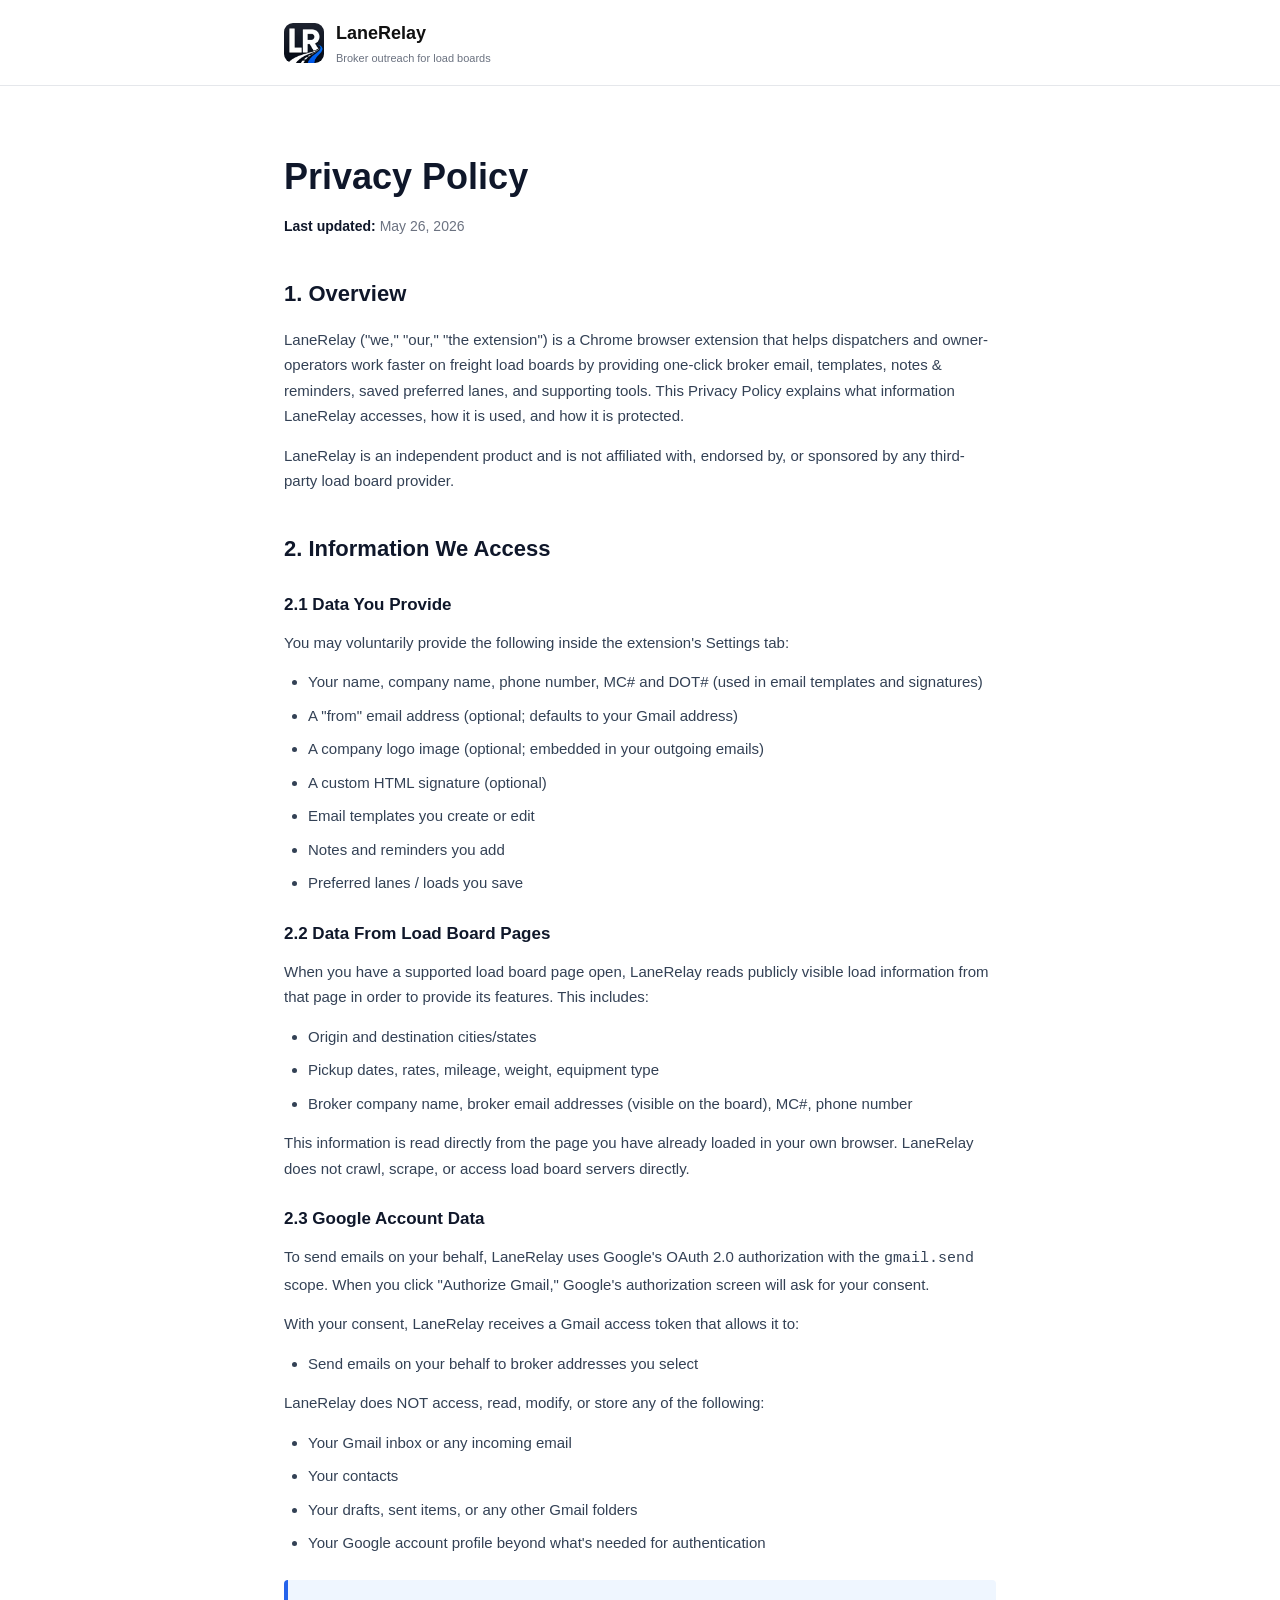
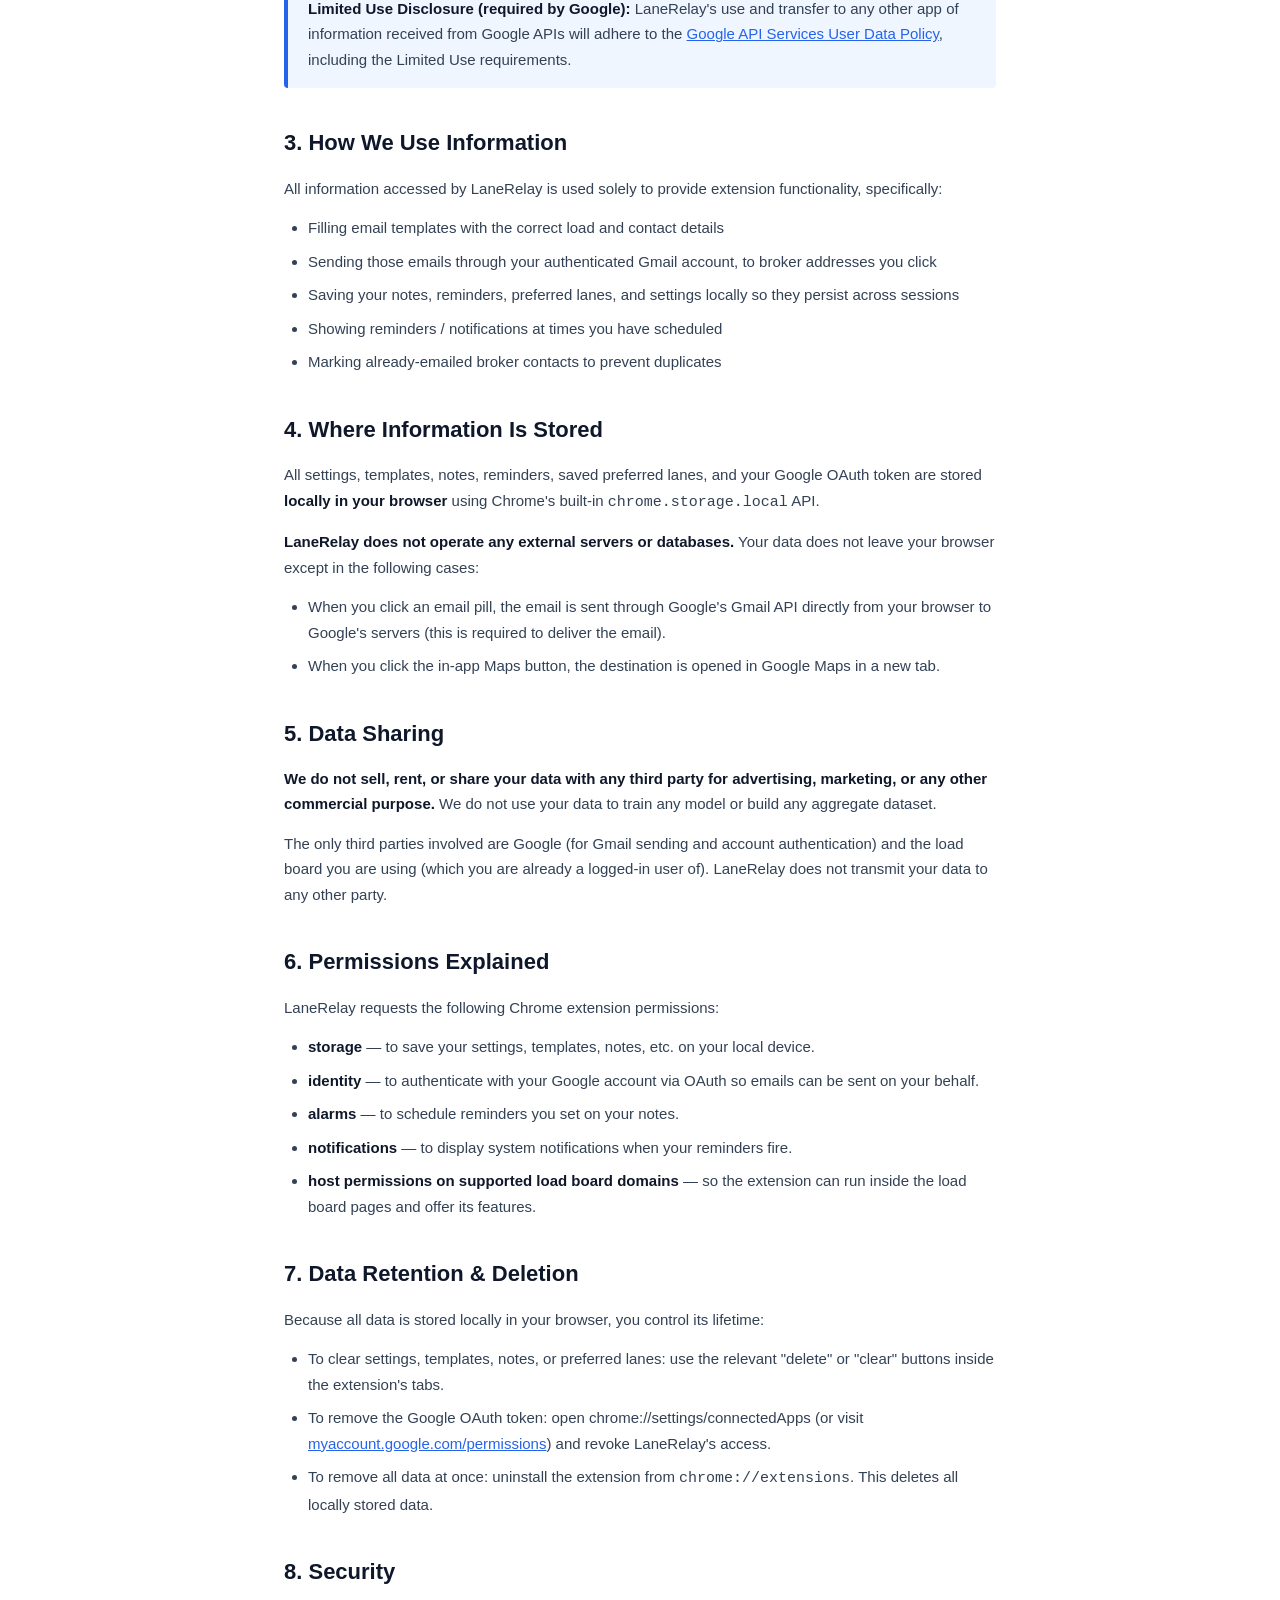
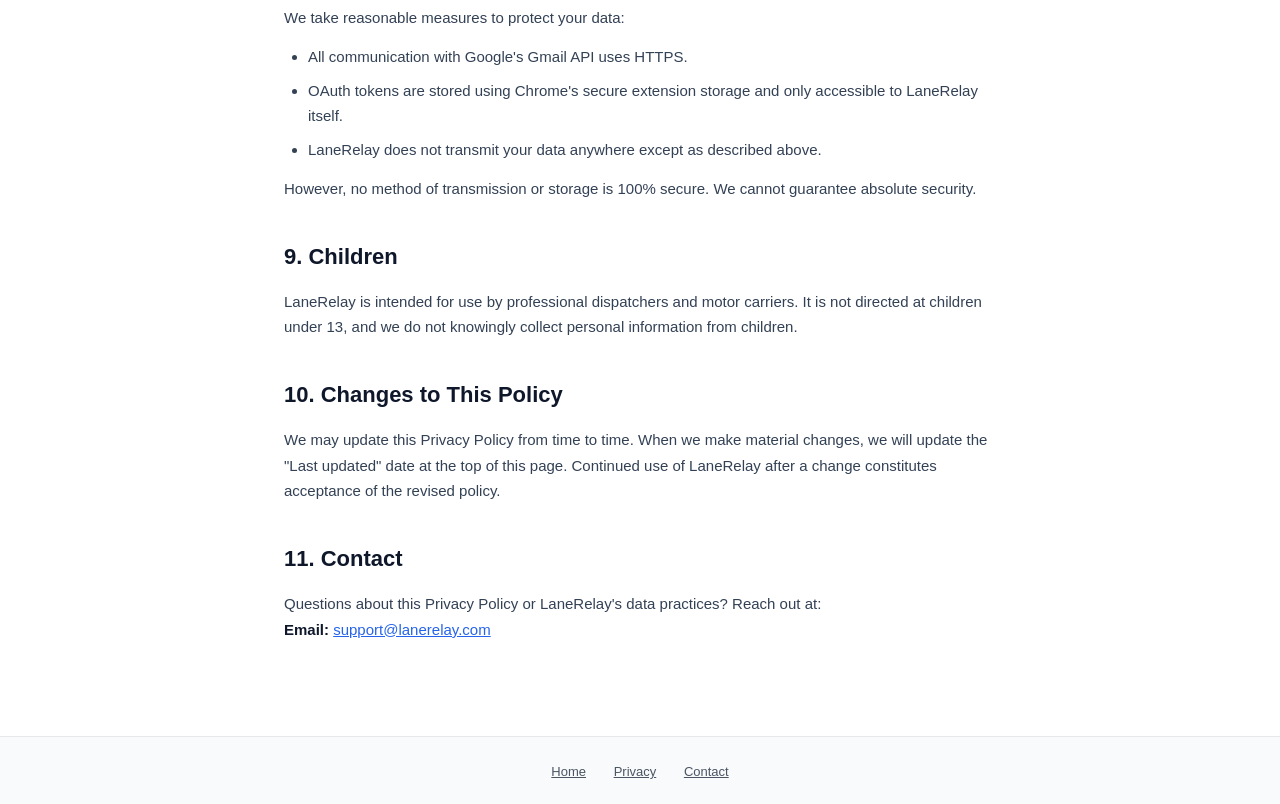
==== commit 19c63d0a: "Update privacy.html" ====
--- a/privacy.html
+++ b/privacy.html
@@ -1,52 +1,249 @@
-<!doctype html>
+<!DOCTYPE html>
 <html lang="en">
 <head>
-  <meta charset="utf-8">
-  <meta name="viewport" content="width=device-width, initial-scale=1">
-  <title>Privacy Policy | LaneRelay</title>
-  <link rel="icon" href="./logo.png">
-  <link rel="stylesheet" href="./styles.css">
+<meta charset="UTF-8" />
+<meta name="viewport" content="width=device-width, initial-scale=1" />
+<title>Privacy Policy — LaneRelay</title>
+<style>
+  * { box-sizing: border-box; margin: 0; padding: 0; }
+  body {
+    font-family: -apple-system, BlinkMacSystemFont, "Segoe UI", Roboto, sans-serif;
+    color: #111;
+    line-height: 1.7;
+    background: #fff;
+  }
+  a { color: #2563eb; }
+  .container { max-width: 760px; margin: 0 auto; padding: 0 24px; }
+  header {
+    padding: 18px 0;
+    border-bottom: 1px solid #e5e7eb;
+    background: #fff;
+  }
+  .brand { display: flex; align-items: center; gap: 12px; text-decoration: none; }
+  .brand img { width: 40px; height: 40px; border-radius: 9px; }
+  .brand-name { font-size: 18px; font-weight: 800; color: #111; }
+  .brand-tag { font-size: 11px; color: #6b7280; font-weight: 500; display: block; }
+  main { padding: 60px 0 80px; }
+  h1 { font-size: 36px; font-weight: 800; color: #0f172a; margin-bottom: 8px; }
+  .updated { color: #6b7280; font-size: 14px; margin-bottom: 36px; }
+  h2 { font-size: 22px; font-weight: 700; color: #0f172a; margin: 36px 0 14px; }
+  h3 { font-size: 17px; font-weight: 700; color: #0f172a; margin: 24px 0 10px; }
+  p, li { font-size: 15px; color: #334155; margin-bottom: 14px; }
+  ul, ol { padding-left: 24px; margin-bottom: 14px; }
+  li { margin-bottom: 8px; }
+  .callout {
+    background: #eff6ff;
+    border-left: 4px solid #2563eb;
+    padding: 16px 20px;
+    border-radius: 4px;
+    margin: 24px 0;
+  }
+  .callout p { margin-bottom: 0; }
+  strong { color: #0f172a; }
+  footer {
+    border-top: 1px solid #e5e7eb;
+    padding: 24px 0;
+    background: #f8fafc;
+    text-align: center;
+    color: #6b7280;
+    font-size: 13px;
+  }
+  footer a { color: #4b5563; margin: 0 12px; }
+</style>
 </head>
 <body>
-  <header class="topbar">
-    <a class="brand" href="./index.html">
-      <img src="./logo.png" alt="LaneRelay logo">
+
+<header>
+  <div class="container">
+    <a href="index.html" class="brand">
+      <img src="logo.png" alt="LaneRelay" />
       <div>
-        <div class="brand-name">LaneRelay</div>
-        <div class="brand-sub">DAT Quick Email</div>
+        <span class="brand-name">LaneRelay</span>
+        <span class="brand-tag">Broker outreach for load boards</span>
       </div>
     </a>
-  </header>
-
-  <main class="privacy">
+  </div>
+</header>
+
+<main>
+  <div class="container">
+
     <h1>Privacy Policy</h1>
-    <p><strong>Last updated:</strong> May 26, 2026</p>
-
-    <h2>Overview</h2>
-    <p>LaneRelay is a Chrome extension designed to help users work faster inside DAT by creating broker emails, managing templates, saving notes, setting reminders, and saving preferred brokers and lanes.</p>
-
-    <h2>Information LaneRelay May Use</h2>
-    <p>LaneRelay may use visible load-board information needed to provide its features, such as origin, destination, broker name, rate, lane details, email fields, saved templates, notes, reminders, and user settings.</p>
-
-    <h2>How Information Is Used</h2>
-    <p>Information is used only to provide LaneRelay functionality, including email templates, auto-filled outreach, notes, reminders, saved preferences, and extension settings.</p>
-
-    <h2>Data Selling</h2>
-    <p>LaneRelay does not sell user data.</p>
-
-    <h2>Data Sharing</h2>
-    <p>LaneRelay does not share user data with third parties for advertising or marketing purposes.</p>
-
-    <h2>Storage</h2>
-    <p>Settings, templates, notes, reminders, and preferences may be stored locally in the browser or through Chrome extension storage so the extension can remember the user’s preferences.</p>
-
-    <h2>Contact</h2>
-    <p>For privacy questions, contact: support@lanerelay.com</p>
-  </main>
-
-  <footer>
-    <strong>LaneRelay</strong>
-    <a href="./index.html">Home</a>
-  </footer>
+    <p class="updated"><strong>Last updated:</strong> May 26, 2026</p>
+
+    <h2>1. Overview</h2>
+    <p>
+      LaneRelay ("we," "our," "the extension") is a Chrome browser extension that helps dispatchers and owner-operators
+      work faster on freight load boards by providing one-click broker email, templates, notes &amp; reminders, saved
+      preferred lanes, and supporting tools. This Privacy Policy explains what information LaneRelay accesses, how it
+      is used, and how it is protected.
+    </p>
+    <p>
+      LaneRelay is an independent product and is not affiliated with, endorsed by, or sponsored by any third-party
+      load board provider.
+    </p>
+
+    <h2>2. Information We Access</h2>
+
+    <h3>2.1 Data You Provide</h3>
+    <p>You may voluntarily provide the following inside the extension's Settings tab:</p>
+    <ul>
+      <li>Your name, company name, phone number, MC# and DOT# (used in email templates and signatures)</li>
+      <li>A "from" email address (optional; defaults to your Gmail address)</li>
+      <li>A company logo image (optional; embedded in your outgoing emails)</li>
+      <li>A custom HTML signature (optional)</li>
+      <li>Email templates you create or edit</li>
+      <li>Notes and reminders you add</li>
+      <li>Preferred lanes / loads you save</li>
+    </ul>
+
+    <h3>2.2 Data From Load Board Pages</h3>
+    <p>
+      When you have a supported load board page open, LaneRelay reads publicly visible load information from that
+      page in order to provide its features. This includes:
+    </p>
+    <ul>
+      <li>Origin and destination cities/states</li>
+      <li>Pickup dates, rates, mileage, weight, equipment type</li>
+      <li>Broker company name, broker email addresses (visible on the board), MC#, phone number</li>
+    </ul>
+    <p>
+      This information is read directly from the page you have already loaded in your own browser. LaneRelay does
+      not crawl, scrape, or access load board servers directly.
+    </p>
+
+    <h3>2.3 Google Account Data</h3>
+    <p>
+      To send emails on your behalf, LaneRelay uses Google's OAuth 2.0 authorization with the <code>gmail.send</code>
+      scope. When you click "Authorize Gmail," Google's authorization screen will ask for your consent.
+    </p>
+    <p>
+      With your consent, LaneRelay receives a Gmail access token that allows it to:
+    </p>
+    <ul>
+      <li>Send emails on your behalf to broker addresses you select</li>
+    </ul>
+    <p>
+      LaneRelay does NOT access, read, modify, or store any of the following:
+    </p>
+    <ul>
+      <li>Your Gmail inbox or any incoming email</li>
+      <li>Your contacts</li>
+      <li>Your drafts, sent items, or any other Gmail folders</li>
+      <li>Your Google account profile beyond what's needed for authentication</li>
+    </ul>
+
+    <div class="callout">
+      <p>
+        <strong>Limited Use Disclosure (required by Google):</strong>
+        LaneRelay's use and transfer to any other app of information received from Google APIs will adhere to the
+        <a href="https://developers.google.com/terms/api-services-user-data-policy" target="_blank" rel="noopener">
+          Google API Services User Data Policy</a>, including the Limited Use requirements.
+      </p>
+    </div>
+
+    <h2>3. How We Use Information</h2>
+    <p>All information accessed by LaneRelay is used solely to provide extension functionality, specifically:</p>
+    <ul>
+      <li>Filling email templates with the correct load and contact details</li>
+      <li>Sending those emails through your authenticated Gmail account, to broker addresses you click</li>
+      <li>Saving your notes, reminders, preferred lanes, and settings locally so they persist across sessions</li>
+      <li>Showing reminders / notifications at times you have scheduled</li>
+      <li>Marking already-emailed broker contacts to prevent duplicates</li>
+    </ul>
+
+    <h2>4. Where Information Is Stored</h2>
+    <p>
+      All settings, templates, notes, reminders, saved preferred lanes, and your Google OAuth token are stored
+      <strong>locally in your browser</strong> using Chrome's built-in <code>chrome.storage.local</code> API.
+    </p>
+    <p>
+      <strong>LaneRelay does not operate any external servers or databases.</strong> Your data does not leave your
+      browser except in the following cases:
+    </p>
+    <ul>
+      <li>When you click an email pill, the email is sent through Google's Gmail API directly from your browser to
+          Google's servers (this is required to deliver the email).</li>
+      <li>When you click the in-app Maps button, the destination is opened in Google Maps in a new tab.</li>
+    </ul>
+
+    <h2>5. Data Sharing</h2>
+    <p><strong>We do not sell, rent, or share your data with any third party for advertising, marketing, or any other
+       commercial purpose.</strong> We do not use your data to train any model or build any aggregate dataset.</p>
+    <p>
+      The only third parties involved are Google (for Gmail sending and account authentication) and the load board
+      you are using (which you are already a logged-in user of). LaneRelay does not transmit your data to any other
+      party.
+    </p>
+
+    <h2>6. Permissions Explained</h2>
+    <p>LaneRelay requests the following Chrome extension permissions:</p>
+    <ul>
+      <li><strong>storage</strong> — to save your settings, templates, notes, etc. on your local device.</li>
+      <li><strong>identity</strong> — to authenticate with your Google account via OAuth so emails can be sent on
+          your behalf.</li>
+      <li><strong>alarms</strong> — to schedule reminders you set on your notes.</li>
+      <li><strong>notifications</strong> — to display system notifications when your reminders fire.</li>
+      <li><strong>host permissions on supported load board domains</strong> — so the extension can run inside the
+          load board pages and offer its features.</li>
+    </ul>
+
+    <h2>7. Data Retention &amp; Deletion</h2>
+    <p>
+      Because all data is stored locally in your browser, you control its lifetime:
+    </p>
+    <ul>
+      <li>To clear settings, templates, notes, or preferred lanes: use the relevant "delete" or "clear" buttons
+          inside the extension's tabs.</li>
+      <li>To remove the Google OAuth token: open chrome://settings/connectedApps (or visit
+          <a href="https://myaccount.google.com/permissions" target="_blank" rel="noopener">myaccount.google.com/permissions</a>)
+          and revoke LaneRelay's access.</li>
+      <li>To remove all data at once: uninstall the extension from <code>chrome://extensions</code>. This deletes
+          all locally stored data.</li>
+    </ul>
+
+    <h2>8. Security</h2>
+    <p>
+      We take reasonable measures to protect your data:
+    </p>
+    <ul>
+      <li>All communication with Google's Gmail API uses HTTPS.</li>
+      <li>OAuth tokens are stored using Chrome's secure extension storage and only accessible to LaneRelay itself.</li>
+      <li>LaneRelay does not transmit your data anywhere except as described above.</li>
+    </ul>
+    <p>
+      However, no method of transmission or storage is 100% secure. We cannot guarantee absolute security.
+    </p>
+
+    <h2>9. Children</h2>
+    <p>
+      LaneRelay is intended for use by professional dispatchers and motor carriers. It is not directed at children
+      under 13, and we do not knowingly collect personal information from children.
+    </p>
+
+    <h2>10. Changes to This Policy</h2>
+    <p>
+      We may update this Privacy Policy from time to time. When we make material changes, we will update the
+      "Last updated" date at the top of this page. Continued use of LaneRelay after a change constitutes
+      acceptance of the revised policy.
+    </p>
+
+    <h2>11. Contact</h2>
+    <p>
+      Questions about this Privacy Policy or LaneRelay's data practices? Reach out at:<br/>
+      <strong>Email:</strong> <a href="mailto:support@lanerelay.com">support@lanerelay.com</a>
+    </p>
+
+  </div>
+</main>
+
+<footer>
+  <div class="container">
+    <a href="index.html">Home</a>
+    <a href="privacy.html">Privacy</a>
+    <a href="mailto:support@lanerelay.com">Contact</a>
+  </div>
+</footer>
+
 </body>
 </html>
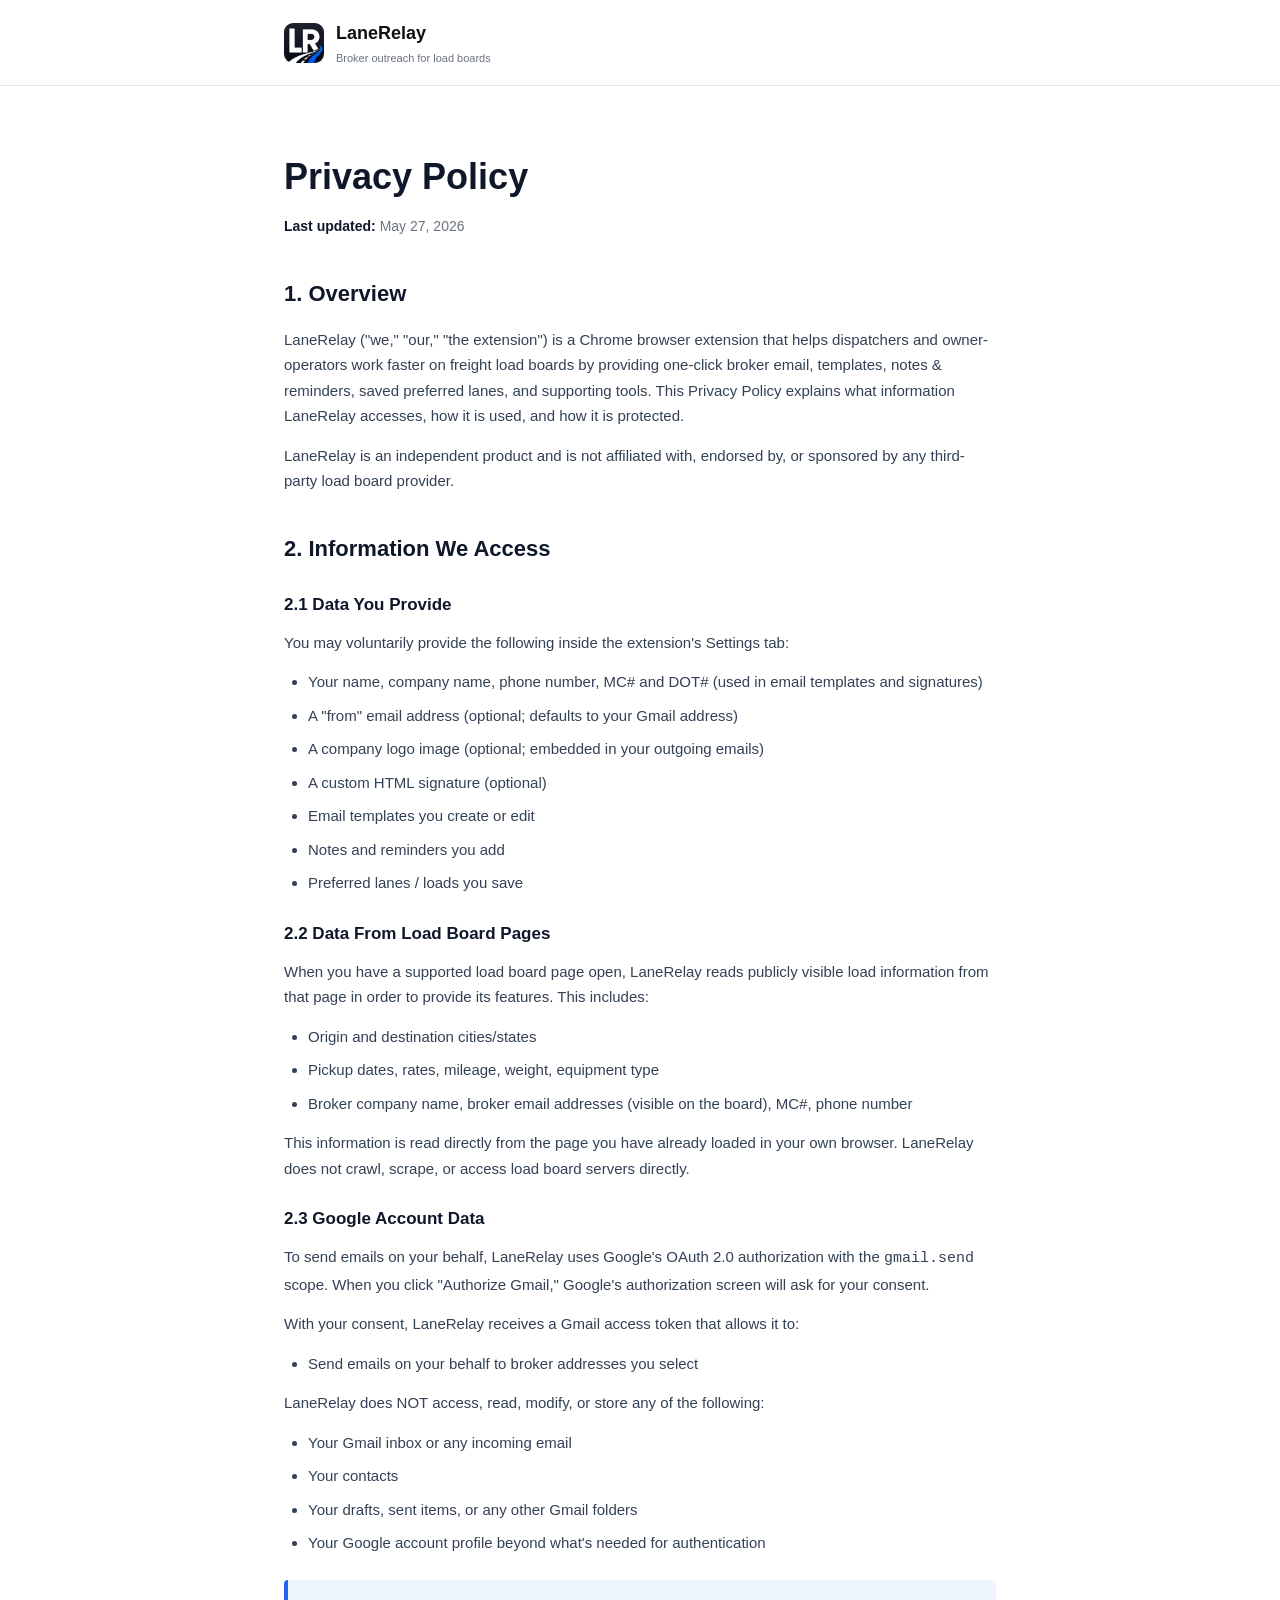
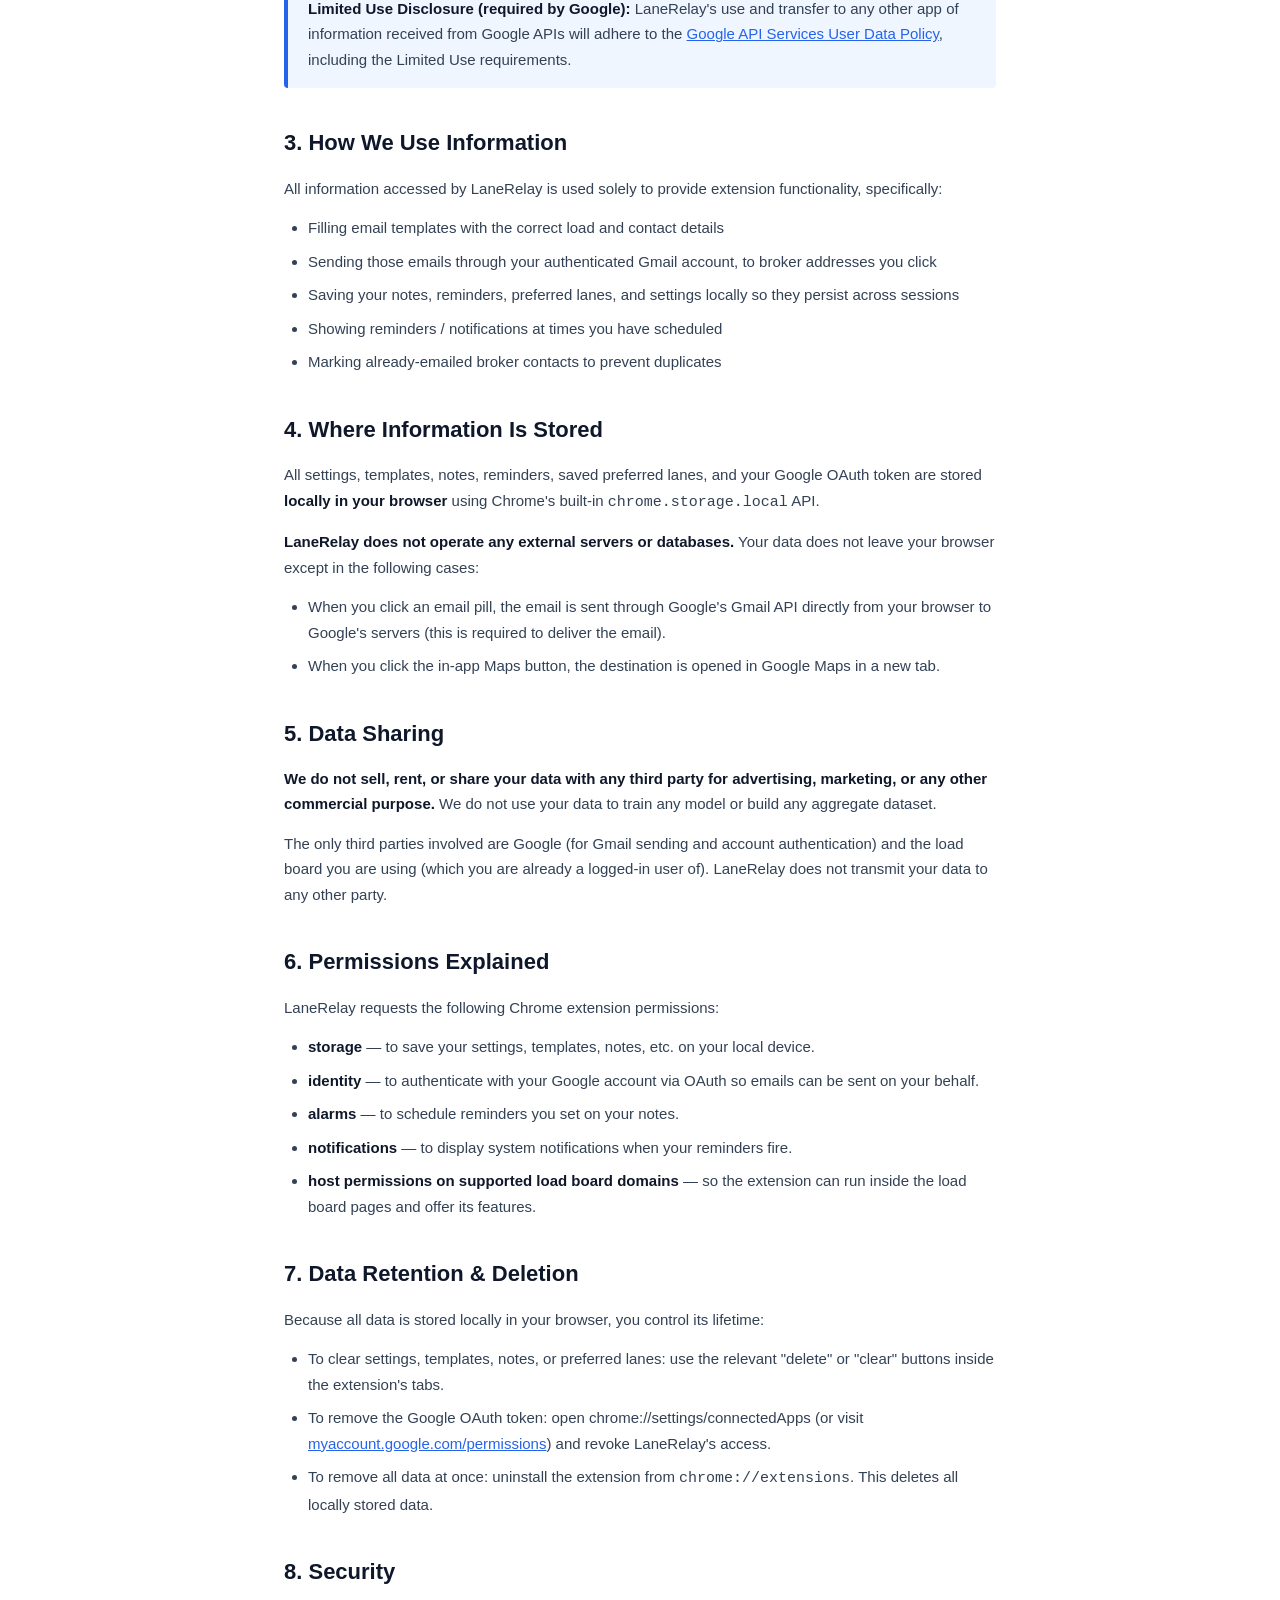
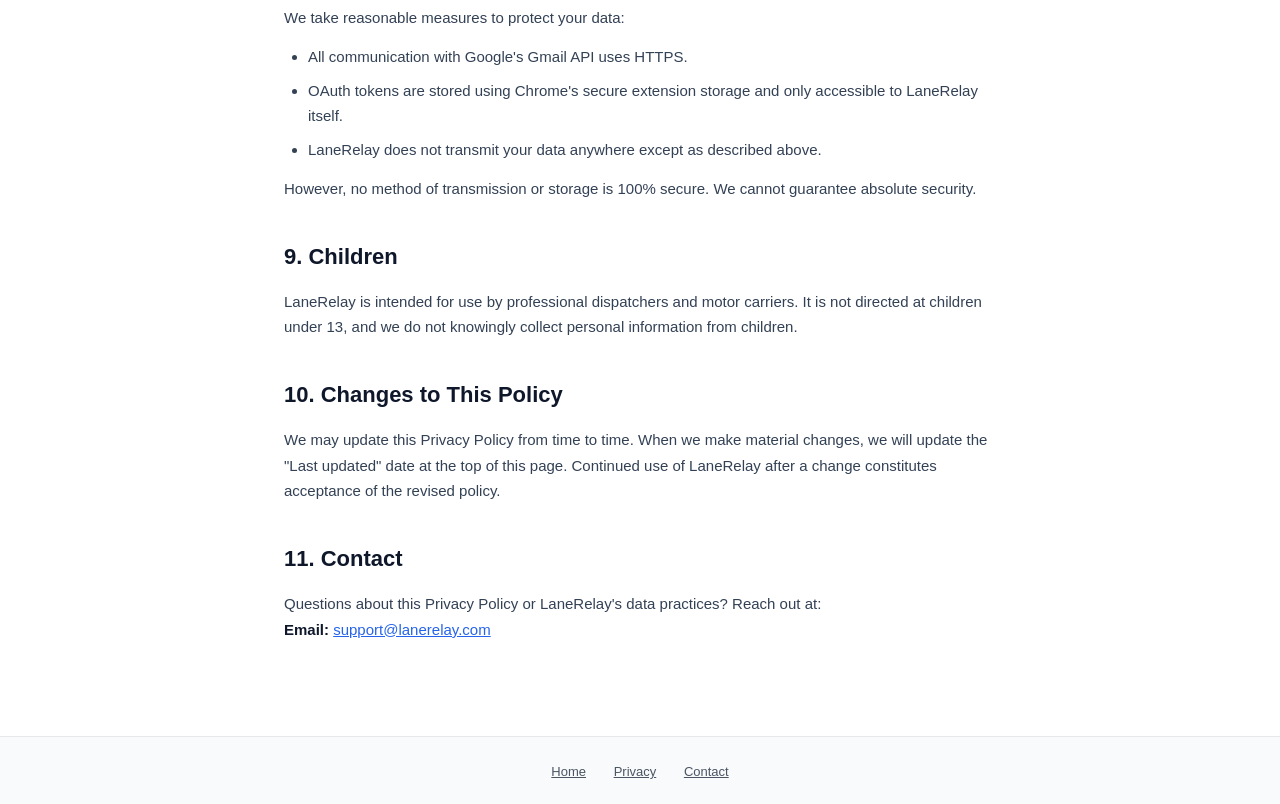
==== commit f93606c6: "Update privacy.html" ====
--- a/privacy.html
+++ b/privacy.html
@@ -69,7 +69,7 @@
   <div class="container">
 
     <h1>Privacy Policy</h1>
-    <p class="updated"><strong>Last updated:</strong> May 26, 2026</p>
+    <p class="updated"><strong>Last updated:</strong> May 27, 2026</p>
 
     <h2>1. Overview</h2>
     <p>
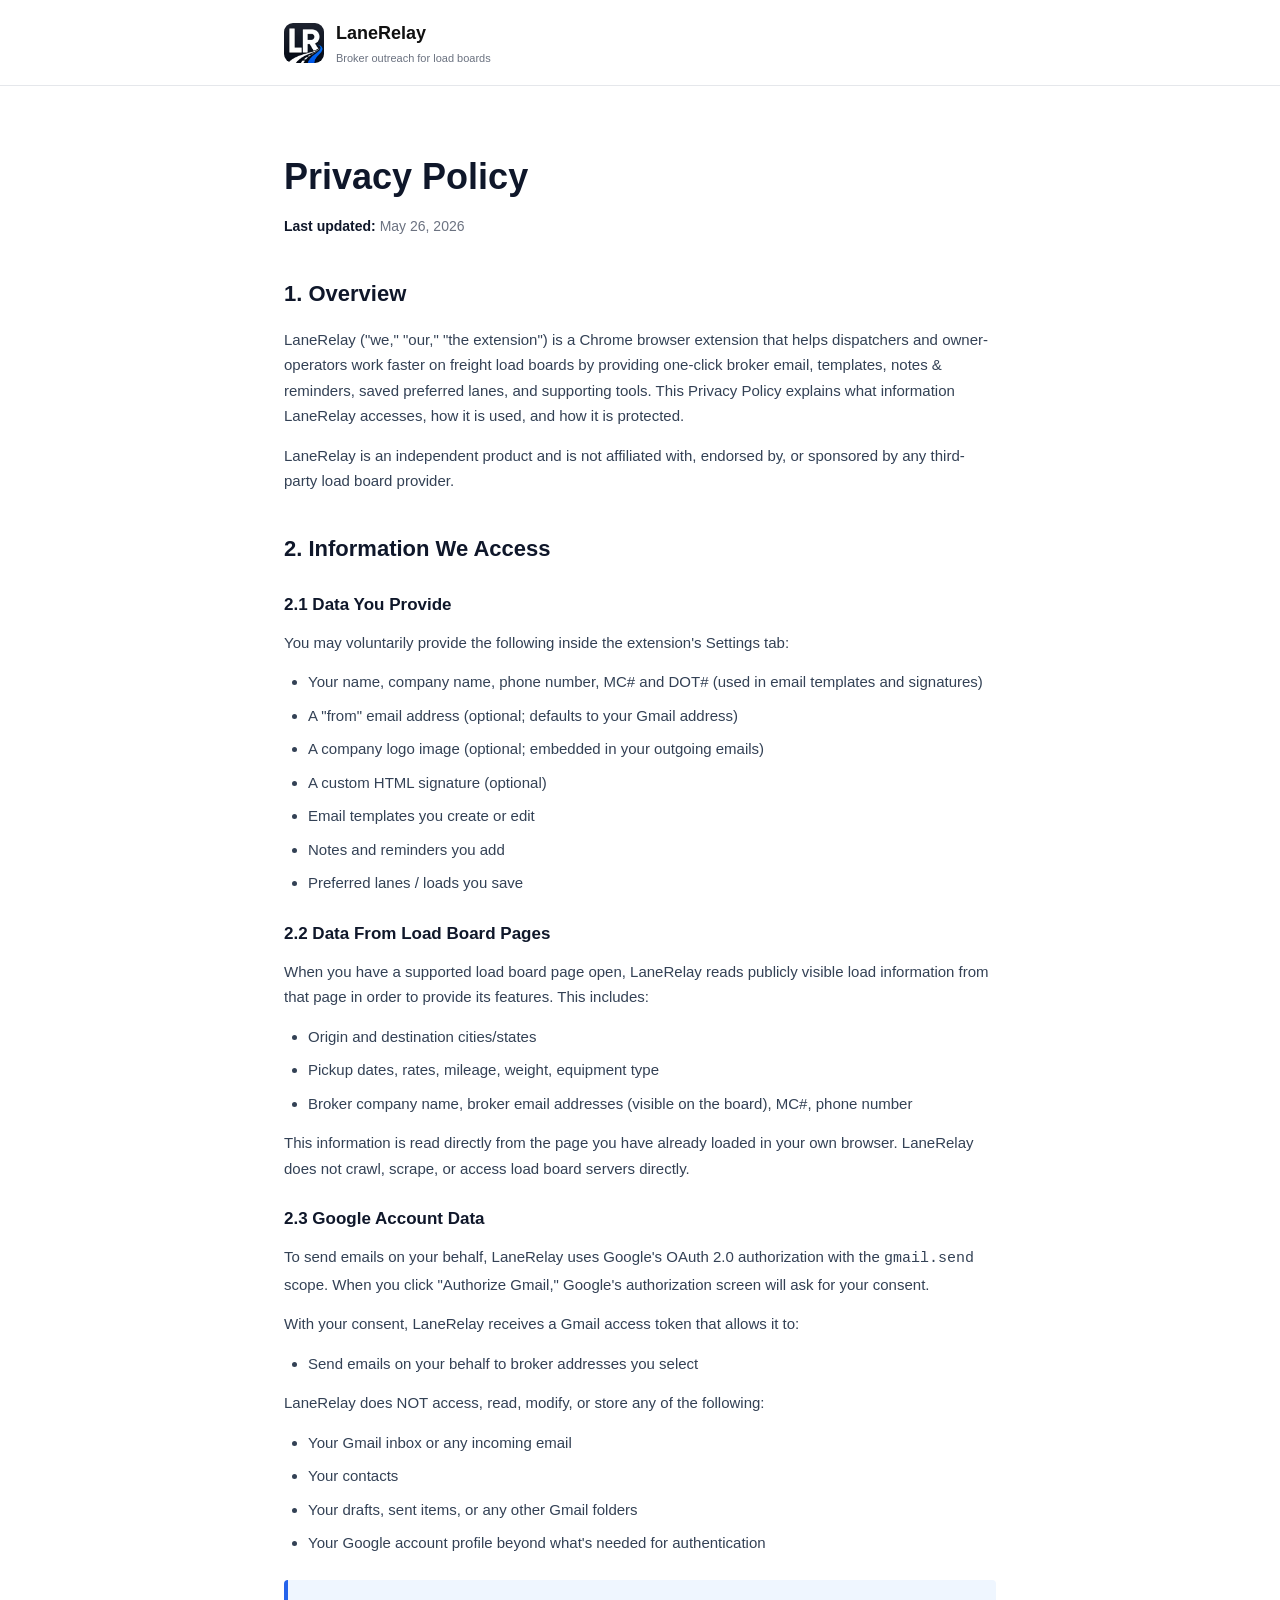
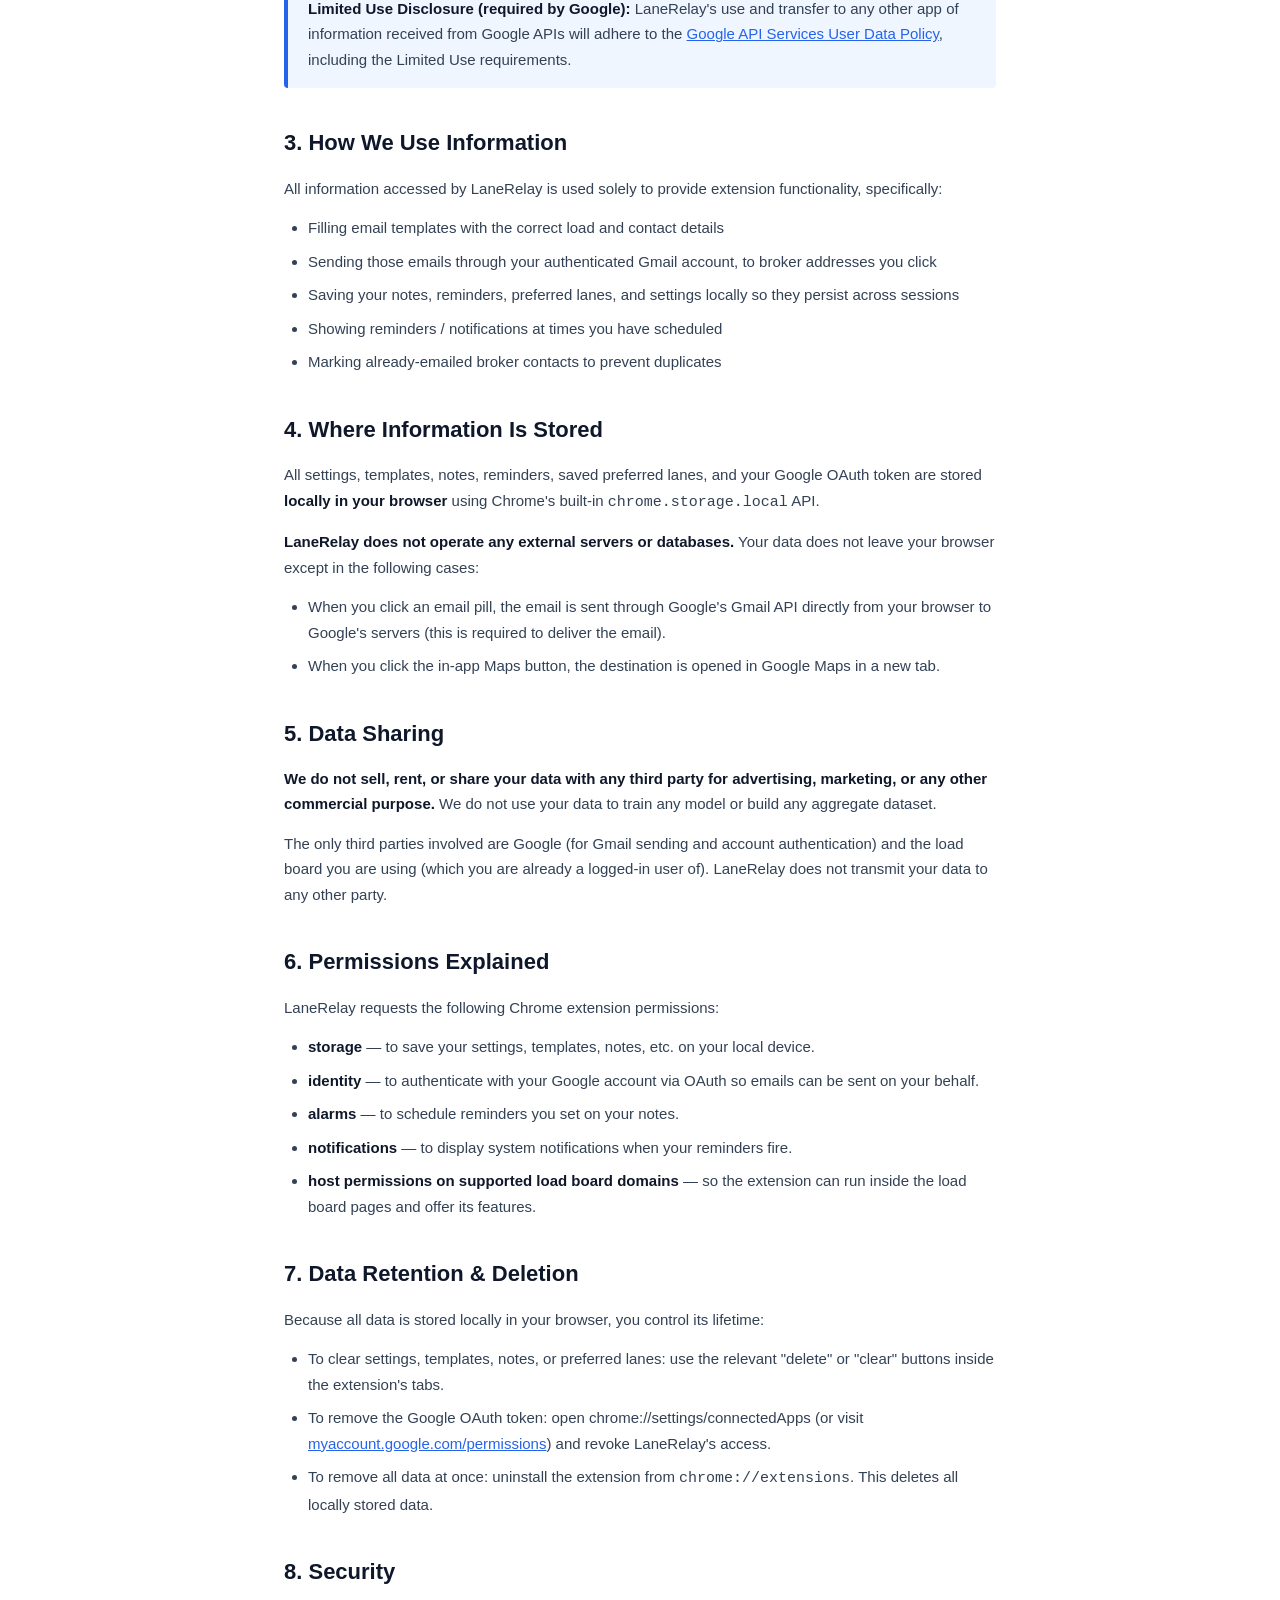
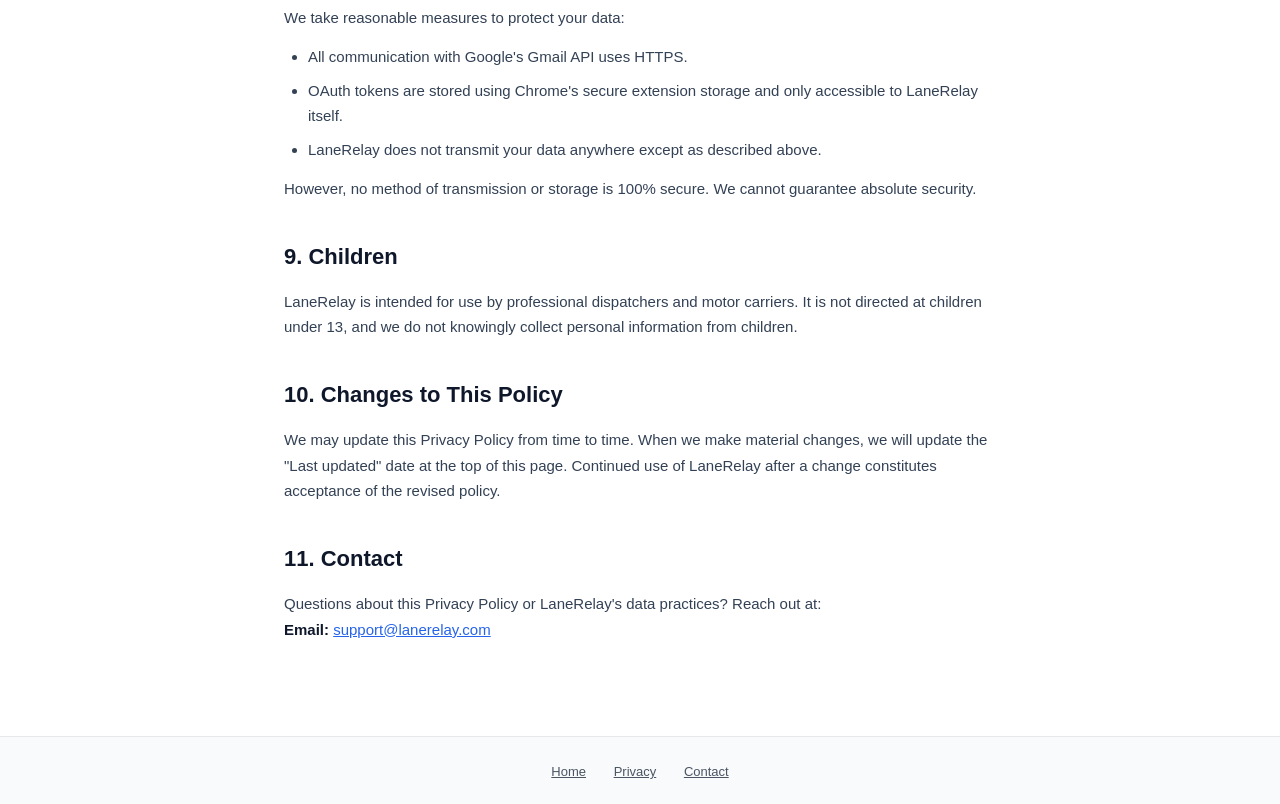
==== commit 870c72e3: "Add files via upload" ====
--- a/privacy.html
+++ b/privacy.html
@@ -69,7 +69,7 @@
   <div class="container">
 
     <h1>Privacy Policy</h1>
-    <p class="updated"><strong>Last updated:</strong> May 27, 2026</p>
+    <p class="updated"><strong>Last updated:</strong> May 26, 2026</p>
 
     <h2>1. Overview</h2>
     <p>
